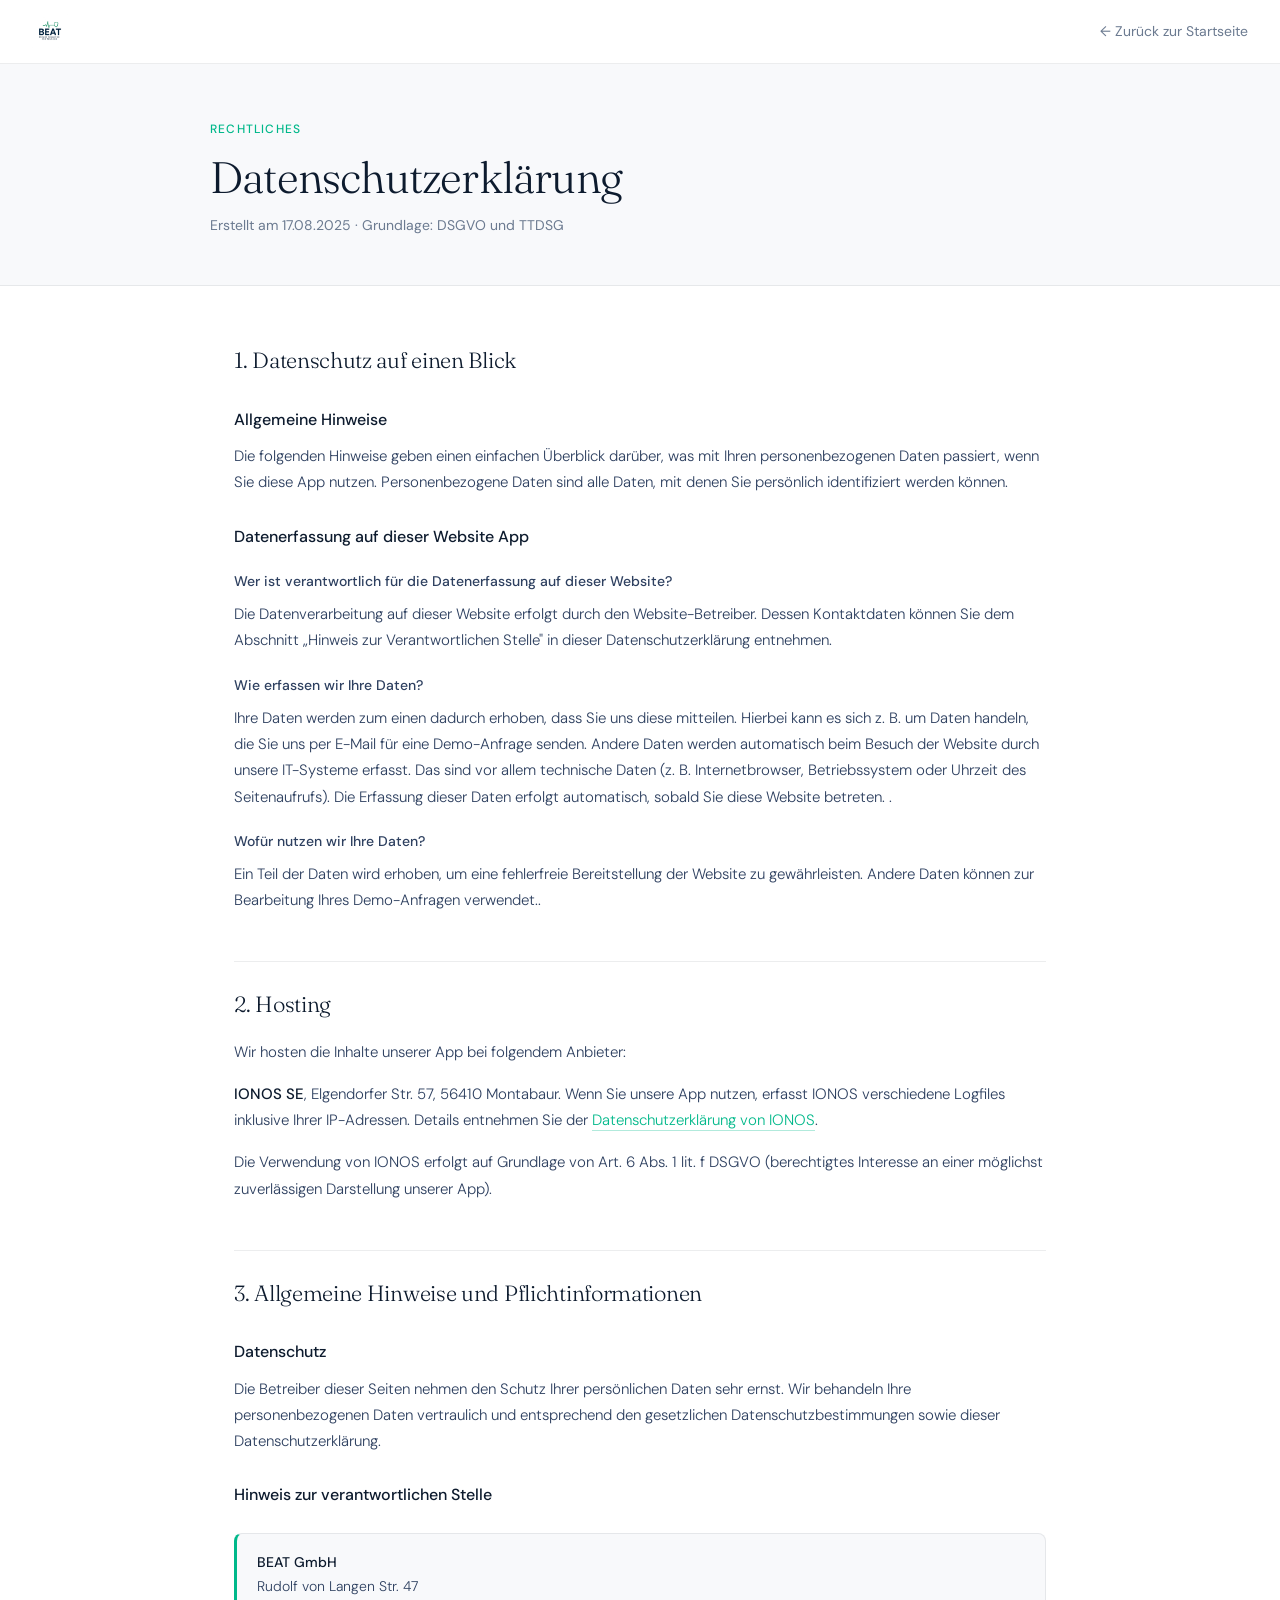
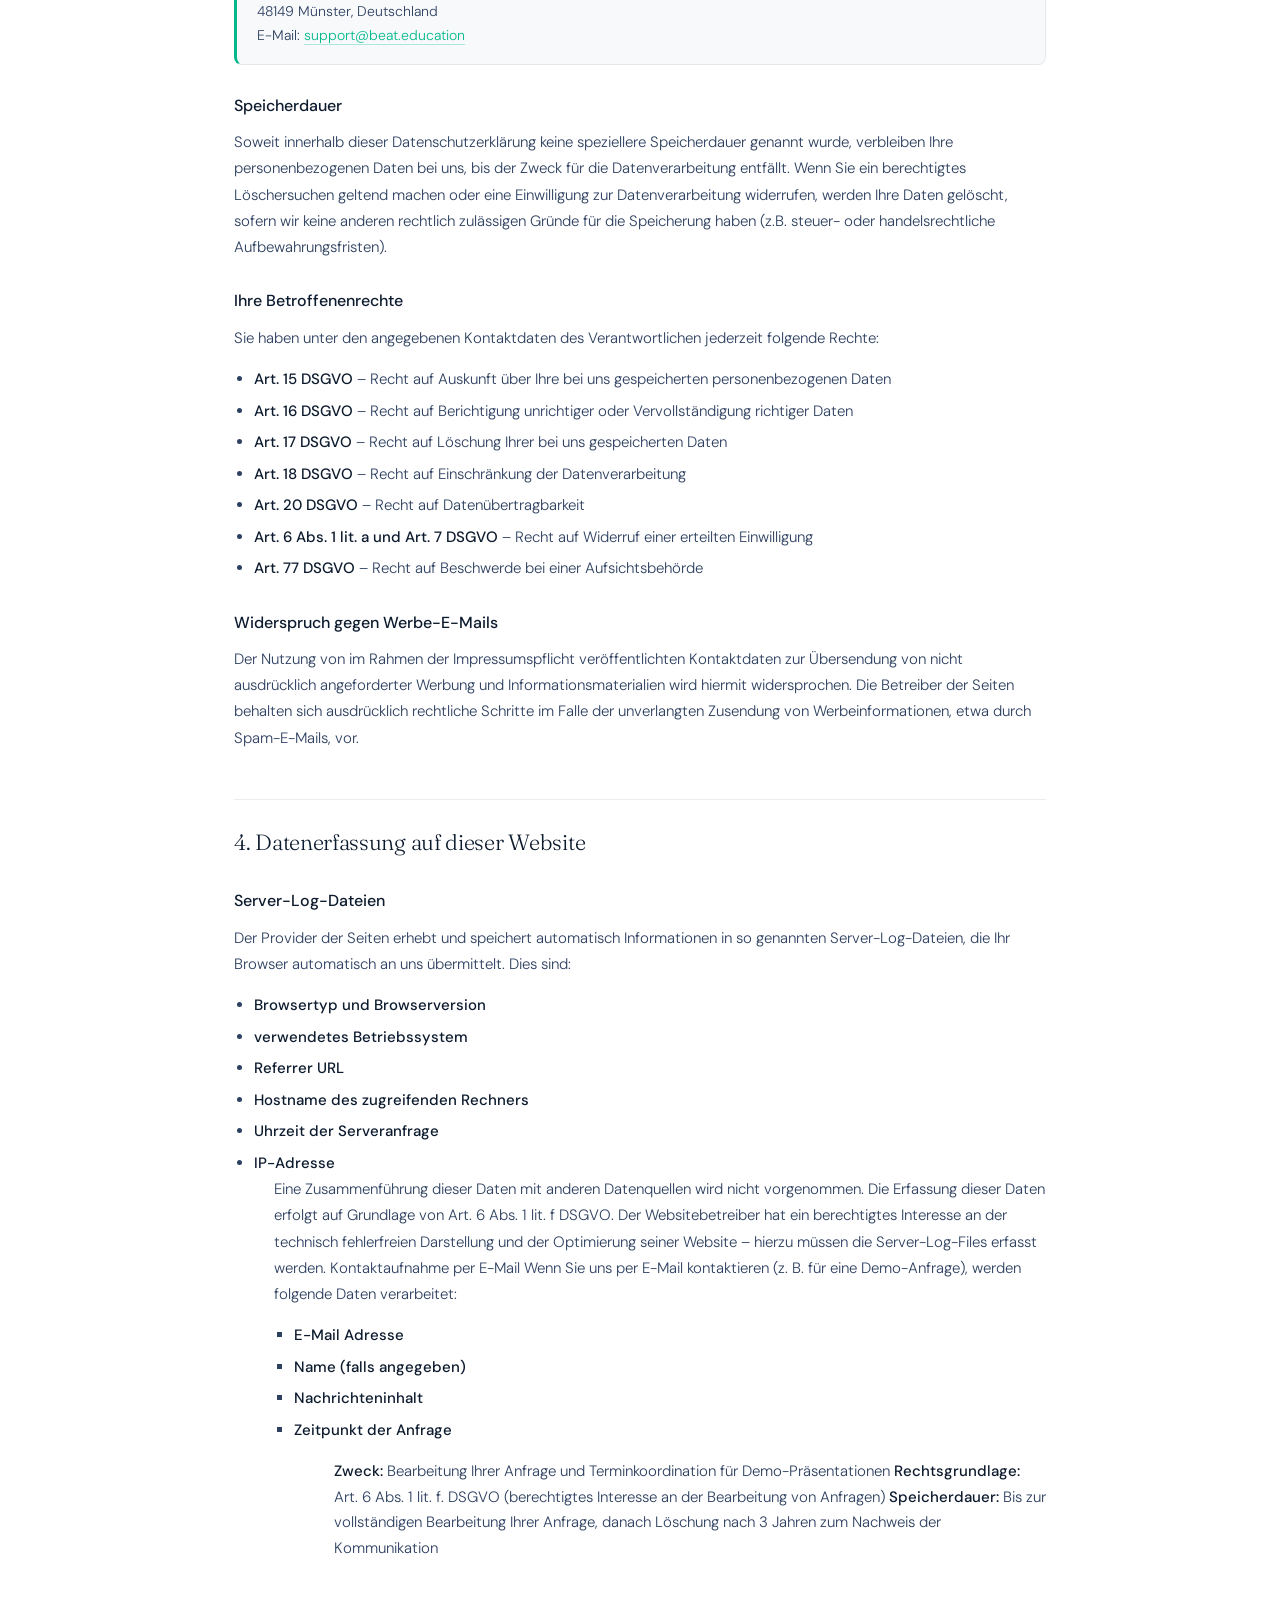
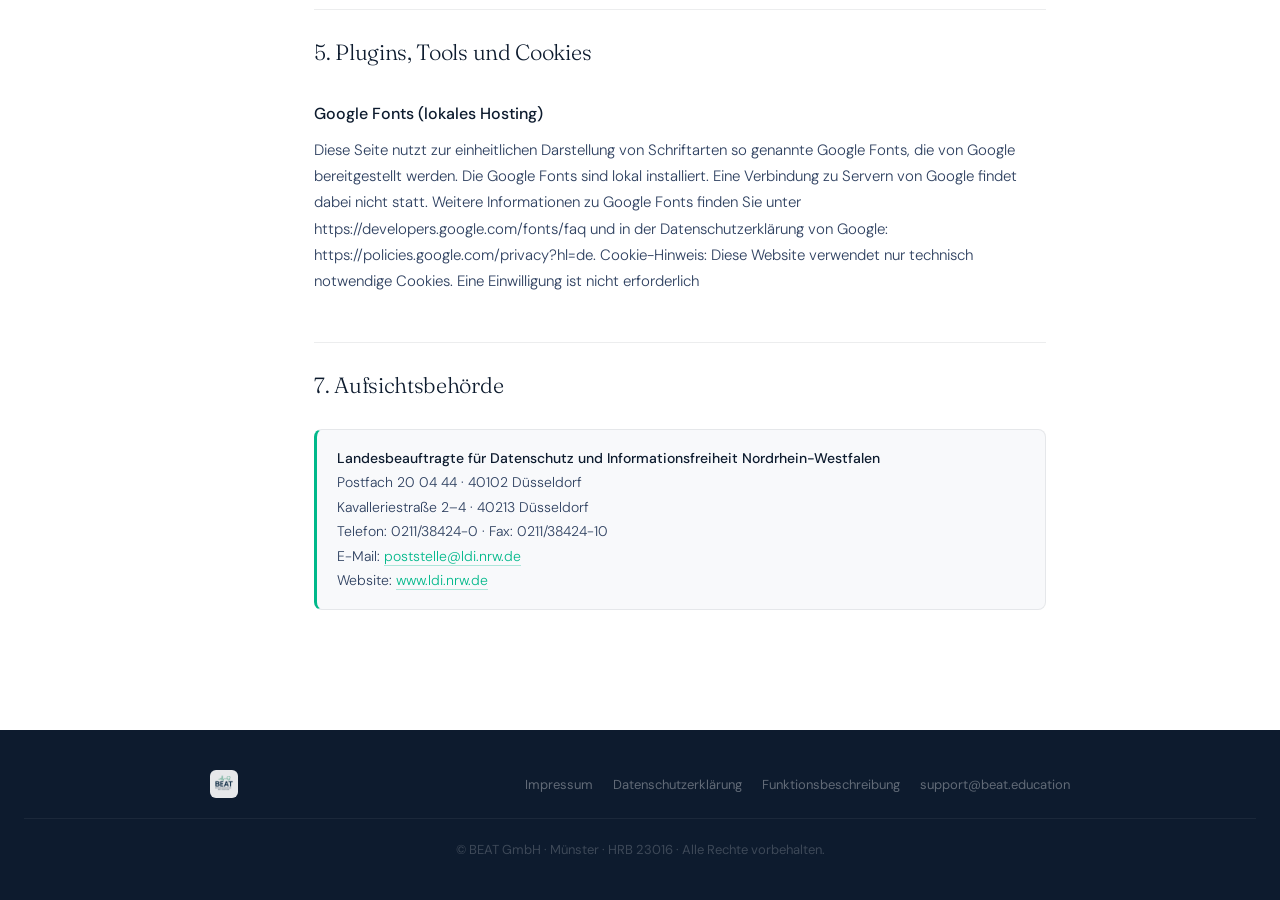
==== datenschutz.html @ 164f7e64 "Update datenschutz.html" ====
<!DOCTYPE html>
<html lang="de">
<head>
<meta charset="UTF-8">
<meta name="viewport" content="width=device-width, initial-scale=1.0">
<title>Datenschutzerklärung – BEAT</title>
<link rel="preconnect" href="https://fonts.googleapis.com">
<link rel="preconnect" href="https://fonts.gstatic.com" crossorigin>
<link href="https://fonts.googleapis.com/css2?family=Fraunces:ital,opsz,wght@0,9..144,300;0,9..144,400;1,9..144,300&family=DM+Sans:opsz,wght@9..40,300;9..40,400;9..40,500&display=swap" rel="stylesheet">
<link rel="stylesheet" href="shared.css">
</head>
<body>
<nav>
  <a href="index.html" class="nav-logo"><img src="[data-uri]" alt="BEAT" style="height:36px;width:auto;display:block;"></a>
  <a href="index.html" class="nav-back">← Zurück zur Startseite</a>
</nav>

<header class="page-header">
  <div class="page-header-inner">
    <div class="page-label">Rechtliches</div>
    <h1 class="page-title">Datenschutzerklärung</h1>
    <p class="page-meta">Erstellt am 17.08.2025 · Grundlage: DSGVO und TTDSG</p>
  </div>
</header>

<main class="content">

  <h2>1. Datenschutz auf einen Blick</h2>

  <h3>Allgemeine Hinweise</h3>
  <p>
    Die folgenden Hinweise geben einen einfachen Überblick darüber, was mit Ihren personenbezogenen Daten
    passiert, wenn Sie diese App nutzen. Personenbezogene Daten sind alle Daten, mit denen Sie persönlich
    identifiziert werden können.
  </p>

  <h3>Datenerfassung auf dieser Website App</h3>

  <h4>Wer ist verantwortlich für die Datenerfassung auf dieser Website?</h4>
  <p>
    Die Datenverarbeitung auf dieser Website erfolgt durch den Website-Betreiber. Dessen Kontaktdaten können Sie dem
    Abschnitt „Hinweis zur Verantwortlichen Stelle" in dieser Datenschutzerklärung entnehmen.
  </p>

  <h4>Wie erfassen wir Ihre Daten?</h4>
  <p>
    Ihre Daten werden zum einen dadurch erhoben, dass Sie uns diese mitteilen. Hierbei kann es sich z. B. um Daten handeln, die Sie uns per E-Mail für eine Demo-Anfrage senden.
Andere Daten werden automatisch beim Besuch der Website durch unsere IT-Systeme erfasst. Das sind vor allem technische Daten (z. B. Internetbrowser, Betriebssystem oder Uhrzeit des Seitenaufrufs). Die Erfassung dieser Daten erfolgt automatisch, sobald Sie diese Website betreten.
.
  </p>

  <h4>Wofür nutzen wir Ihre Daten?</h4>
  <p>
    Ein Teil der Daten wird erhoben, um eine fehlerfreie Bereitstellung der Website zu gewährleisten. Andere
    Daten können zur Bearbeitung Ihres Demo-Anfragen verwendet..
  </p>

  <h2>2. Hosting</h2>
  <p>
    Wir hosten die Inhalte unserer App bei folgendem Anbieter:
  </p>
  <p>
    <strong>IONOS SE</strong>, Elgendorfer Str. 57, 56410 Montabaur. Wenn Sie unsere App nutzen, erfasst
    IONOS verschiedene Logfiles inklusive Ihrer IP-Adressen. Details entnehmen Sie der
    <a href="https://www.ionos.de/terms-gtc/termsprivacy" target="_blank" rel="noopener">Datenschutzerklärung von IONOS</a>.
  </p>
  <p>
    Die Verwendung von IONOS erfolgt auf Grundlage von Art. 6 Abs. 1 lit. f DSGVO (berechtigtes Interesse
    an einer möglichst zuverlässigen Darstellung unserer App).
  </p>

  <h2>3. Allgemeine Hinweise und Pflichtinformationen</h2>

  <h3>Datenschutz</h3>
  <p>
    Die Betreiber dieser Seiten nehmen den Schutz Ihrer persönlichen Daten sehr ernst. Wir behandeln Ihre personenbezogenen Daten vertraulich und entsprechend den gesetzlichen Datenschutzbestimmungen sowie dieser Datenschutzerklärung.
  </p>

  <h3>Hinweis zur verantwortlichen Stelle</h3>
  <div class="info-box">
    <p>
      <strong>BEAT GmbH</strong><br>
      Rudolf von Langen Str. 47<br>
      48149 Münster, Deutschland<br>
      E-Mail: <a href="mailto:support@beat.education">support@beat.education</a>
    </p>
  </div>

  <h3>Speicherdauer</h3>
  <p>
    Soweit innerhalb dieser Datenschutzerklärung keine speziellere Speicherdauer genannt wurde, verbleiben
    Ihre personenbezogenen Daten bei uns, bis der Zweck für die Datenverarbeitung entfällt. Wenn Sie ein
    berechtigtes Löschersuchen geltend machen oder eine Einwilligung zur Datenverarbeitung widerrufen,
    werden Ihre Daten gelöscht, sofern wir keine anderen rechtlich zulässigen Gründe für die Speicherung
    haben (z.B. steuer- oder handelsrechtliche Aufbewahrungsfristen).
  </p>
  <p>


  <h3>Ihre Betroffenenrechte</h3>
  <p>Sie haben unter den angegebenen Kontaktdaten des Verantwortlichen jederzeit folgende Rechte:</p>
  <ul>
    <li><strong>Art. 15 DSGVO</strong> – Recht auf Auskunft über Ihre bei uns gespeicherten personenbezogenen Daten</li>
    <li><strong>Art. 16 DSGVO</strong> – Recht auf Berichtigung unrichtiger oder Vervollständigung richtiger Daten</li>
    <li><strong>Art. 17 DSGVO</strong> – Recht auf Löschung Ihrer bei uns gespeicherten Daten</li>
    <li><strong>Art. 18 DSGVO</strong> – Recht auf Einschränkung der Datenverarbeitung</li>
    <li><strong>Art. 20 DSGVO</strong> – Recht auf Datenübertragbarkeit</li>
    <li><strong>Art. 6 Abs. 1 lit. a und Art. 7 DSGVO</strong> – Recht auf Widerruf einer erteilten Einwilligung</li>
    <li><strong>Art. 77 DSGVO</strong> – Recht auf Beschwerde bei einer Aufsichtsbehörde</li>
  </ul>

  <h3>Widerspruch gegen Werbe-E-Mails</h3>
  <p>
    Der Nutzung von im Rahmen der Impressumspflicht veröffentlichten Kontaktdaten zur Übersendung von nicht ausdrücklich angeforderter Werbung und Informationsmaterialien wird hiermit widersprochen. Die Betreiber der Seiten behalten sich ausdrücklich rechtliche Schritte im Falle der unverlangten Zusendung von Werbeinformationen, etwa durch Spam-E-Mails, vor.
  </p>

  <h2>4. Datenerfassung auf dieser Website</h2>

  <h3>Server-Log-Dateien</h3>
  <p>Der Provider der Seiten erhebt und speichert automatisch Informationen in so genannten Server-Log-Dateien, die Ihr Browser automatisch an uns übermittelt. Dies sind:</p>
    <ul>
 <li><strong>Browsertyp und Browserversion</strong>

    <li><strong>verwendetes Betriebssystem</strong>

    <li><strong>Referrer URL</strong>

    <li><strong>Hostname des zugreifenden Rechners</strong>

    <li><strong>Uhrzeit der Serveranfrage</strong>

    <li><strong>IP-Adresse</strong>
       <ul>


  <p>Eine Zusammenführung dieser Daten mit anderen Datenquellen wird nicht vorgenommen. Die Erfassung dieser Daten erfolgt auf Grundlage von Art. 6 Abs. 1 lit. f DSGVO. Der Websitebetreiber hat ein berechtigtes Interesse an der technisch fehlerfreien Darstellung und der Optimierung seiner Website – hierzu müssen die Server-Log-Files erfasst werden.
Kontaktaufnahme per E-Mail
Wenn Sie uns per E-Mail kontaktieren (z. B. für eine Demo-Anfrage), werden folgende Daten verarbeitet:<p>
 <ul>
    <li><strong>E-Mail Adresse</strong>

    <li><strong>Name (falls angegeben)</strong>

    <li><strong>Nachrichteninhalt</strong>

    <li><strong>Zeitpunkt der Anfrage</strong>
       <ul>
  </p>
  <ul>
<strong>Zweck:</strong> Bearbeitung Ihrer Anfrage und Terminkoordination für Demo-Präsentationen
  <strong>Rechtsgrundlage:</strong> Art. 6 Abs. 1 lit. f. DSGVO (berechtigtes Interesse an der Bearbeitung von Anfragen)
    <strong>Speicherdauer:</strong> Bis zur vollständigen Bearbeitung Ihrer Anfrage, danach Löschung nach 3 Jahren zum Nachweis der Kommunikation
  </ul>

  <h2>5. Plugins, Tools und Cookies</h2>

  <h3>Google Fonts (lokales Hosting)</h3>
  <p>
    Diese Seite nutzt zur einheitlichen Darstellung von Schriftarten so genannte Google Fonts, die von Google bereitgestellt werden. Die Google Fonts sind lokal installiert. Eine Verbindung zu Servern von Google findet dabei nicht statt.
Weitere Informationen zu Google Fonts finden Sie unter https://developers.google.com/fonts/faq und in der Datenschutzerklärung von Google: https://policies.google.com/privacy?hl=de.
    
    Cookie-Hinweis: Diese Website verwendet nur technisch notwendige Cookies. Eine Einwilligung ist nicht erforderlich

  </p>

  <h2>7. Aufsichtsbehörde</h2>
  <div class="info-box">
    <p>
      <strong>Landesbeauftragte für Datenschutz und Informationsfreiheit Nordrhein-Westfalen</strong><br>
      Postfach 20 04 44 · 40102 Düsseldorf<br>
      Kavalleriestraße 2–4 · 40213 Düsseldorf<br>
      Telefon: 0211/38424-0 · Fax: 0211/38424-10<br>
      E-Mail: <a href="mailto:poststelle@ldi.nrw.de">poststelle@ldi.nrw.de</a><br>
      Website: <a href="https://www.ldi.nrw.de" target="_blank" rel="noopener">www.ldi.nrw.de</a>
    </p>
  </div>

</main>

<footer>
  <div class="footer-inner">
    <a href="index.html" class="footer-logo"><img src="[data-uri]" alt="BEAT" style="height:28px;width:auto;border-radius:6px;opacity:0.9;"></a>
    <ul class="footer-links">
      <li><a href="impressum.html">Impressum</a></li>
      <li><a href="datenschutz.html">Datenschutzerklärung</a></li>
      <li><a href="funktionsbeschreibung.html">Funktionsbeschreibung</a></li>
      <li><a href="mailto:support@beat.education">support@beat.education</a></li>
    </ul>
  </div>
  <p class="footer-copy">© BEAT GmbH · Münster · HRB 23016 · Alle Rechte vorbehalten.</p>
</footer>
</body>
</html>
---- shared.css ----
/* shared.css - BEAT Design System */
*, *::before, *::after { box-sizing: border-box; margin: 0; padding: 0; }
:root {
  --navy: #0d1b2e; --navy-mid: #1a2d48; --teal: #00b88a; --teal-light: #00d4a0;
  --teal-dim: rgba(0,184,138,0.12); --white: #ffffff; --off-white: #f8f9fb;
  --gray-light: #f0f2f6; --gray-mid: #c8cfd9; --gray-text: #6b7a90;
  --text-dark: #0d1b2e; --text-mid: #2e4060; --border: rgba(13,27,46,0.08);
  --border-mid: rgba(13,27,46,0.14); --radius-sm: 8px; --radius-md: 14px;
  --radius-lg: 20px; --font-display: 'Fraunces', Georgia, serif;
  --font-body: 'DM Sans', system-ui, sans-serif; --max-w: 860px;
}
html { scroll-behavior: smooth; }
body { font-family: var(--font-body); color: var(--text-dark); background: var(--white); line-height: 1.65; font-size: 16px; -webkit-font-smoothing: antialiased; }
nav { position: fixed; top: 0; left: 0; right: 0; z-index: 100; background: rgba(255,255,255,0.92); backdrop-filter: blur(12px); border-bottom: 1px solid var(--border); padding: 0 32px; height: 64px; display: flex; align-items: center; justify-content: space-between; }
.nav-logo { font-family: var(--font-display); font-size: 22px; font-weight: 500; color: var(--navy); letter-spacing: -0.5px; text-decoration: none; display: flex; align-items: center; gap: 10px; }
.nav-logo-dot { width: 8px; height: 8px; border-radius: 50%; background: var(--teal); display: inline-block; }
.nav-back { font-size: 14px; color: var(--gray-text); text-decoration: none; display: flex; align-items: center; gap: 6px; transition: color 0.2s; }
.nav-back:hover { color: var(--navy); }
.page-header { padding: 120px 24px 48px; background: var(--off-white); border-bottom: 1px solid var(--border); }
.page-header-inner { max-width: var(--max-w); margin: 0 auto; }
.page-label { font-size: 12px; font-weight: 500; letter-spacing: 0.1em; text-transform: uppercase; color: var(--teal); margin-bottom: 12px; }
.page-title { font-family: var(--font-display); font-size: clamp(28px, 4vw, 44px); font-weight: 300; color: var(--navy); letter-spacing: -0.8px; line-height: 1.15; }
.page-meta { font-size: 14px; color: var(--gray-text); margin-top: 12px; }
.content { max-width: var(--max-w); margin: 0 auto; padding: 56px 24px 96px; }
.content h2 { font-family: var(--font-display); font-size: 22px; font-weight: 300; color: var(--navy); margin: 48px 0 16px; letter-spacing: -0.3px; padding-top: 24px; border-top: 1px solid var(--border); }
.content h2:first-child { border-top: none; margin-top: 0; padding-top: 0; }
.content h3 { font-size: 16px; font-weight: 500; color: var(--navy); margin: 28px 0 10px; }
.content h4 { font-size: 14px; font-weight: 500; color: var(--text-mid); margin: 20px 0 8px; }
.content p { font-size: 15px; color: var(--text-mid); line-height: 1.75; margin-bottom: 16px; font-weight: 300; }
.content ul, .content ol { padding-left: 20px; margin-bottom: 16px; }
.content li { font-size: 15px; color: var(--text-mid); line-height: 1.7; margin-bottom: 6px; font-weight: 300; }
.content a { color: var(--teal); text-decoration: none; border-bottom: 1px solid rgba(0,184,138,0.3); transition: border-color 0.2s; }
.content a:hover { border-color: var(--teal); }
.content strong { font-weight: 500; color: var(--text-dark); }
.info-box { background: var(--off-white); border: 1px solid var(--border); border-left: 3px solid var(--teal); border-radius: var(--radius-sm); padding: 16px 20px; margin: 24px 0; }
.info-box p { margin: 0; font-size: 14px; }
footer { background: var(--navy); padding: 40px 24px; }
.footer-inner { max-width: var(--max-w); margin: 0 auto; display: flex; align-items: center; justify-content: space-between; flex-wrap: wrap; gap: 16px; }
.footer-logo { font-family: var(--font-display); font-size: 18px; font-weight: 300; color: rgba(255,255,255,0.9); text-decoration: none; display: flex; align-items: center; gap: 8px; }
.footer-logo-dot { width: 7px; height: 7px; border-radius: 50%; background: var(--teal); }
.footer-links { display: flex; gap: 20px; list-style: none; flex-wrap: wrap; }
.footer-links a { font-size: 13px; color: rgba(255,255,255,0.35); text-decoration: none; transition: color 0.2s; }
.footer-links a:hover { color: rgba(255,255,255,0.7); }
.footer-copy { font-size: 13px; color: rgba(255,255,255,0.2); width: 100%; text-align: center; margin-top: 20px; padding-top: 20px; border-top: 1px solid rgba(255,255,255,0.06); }
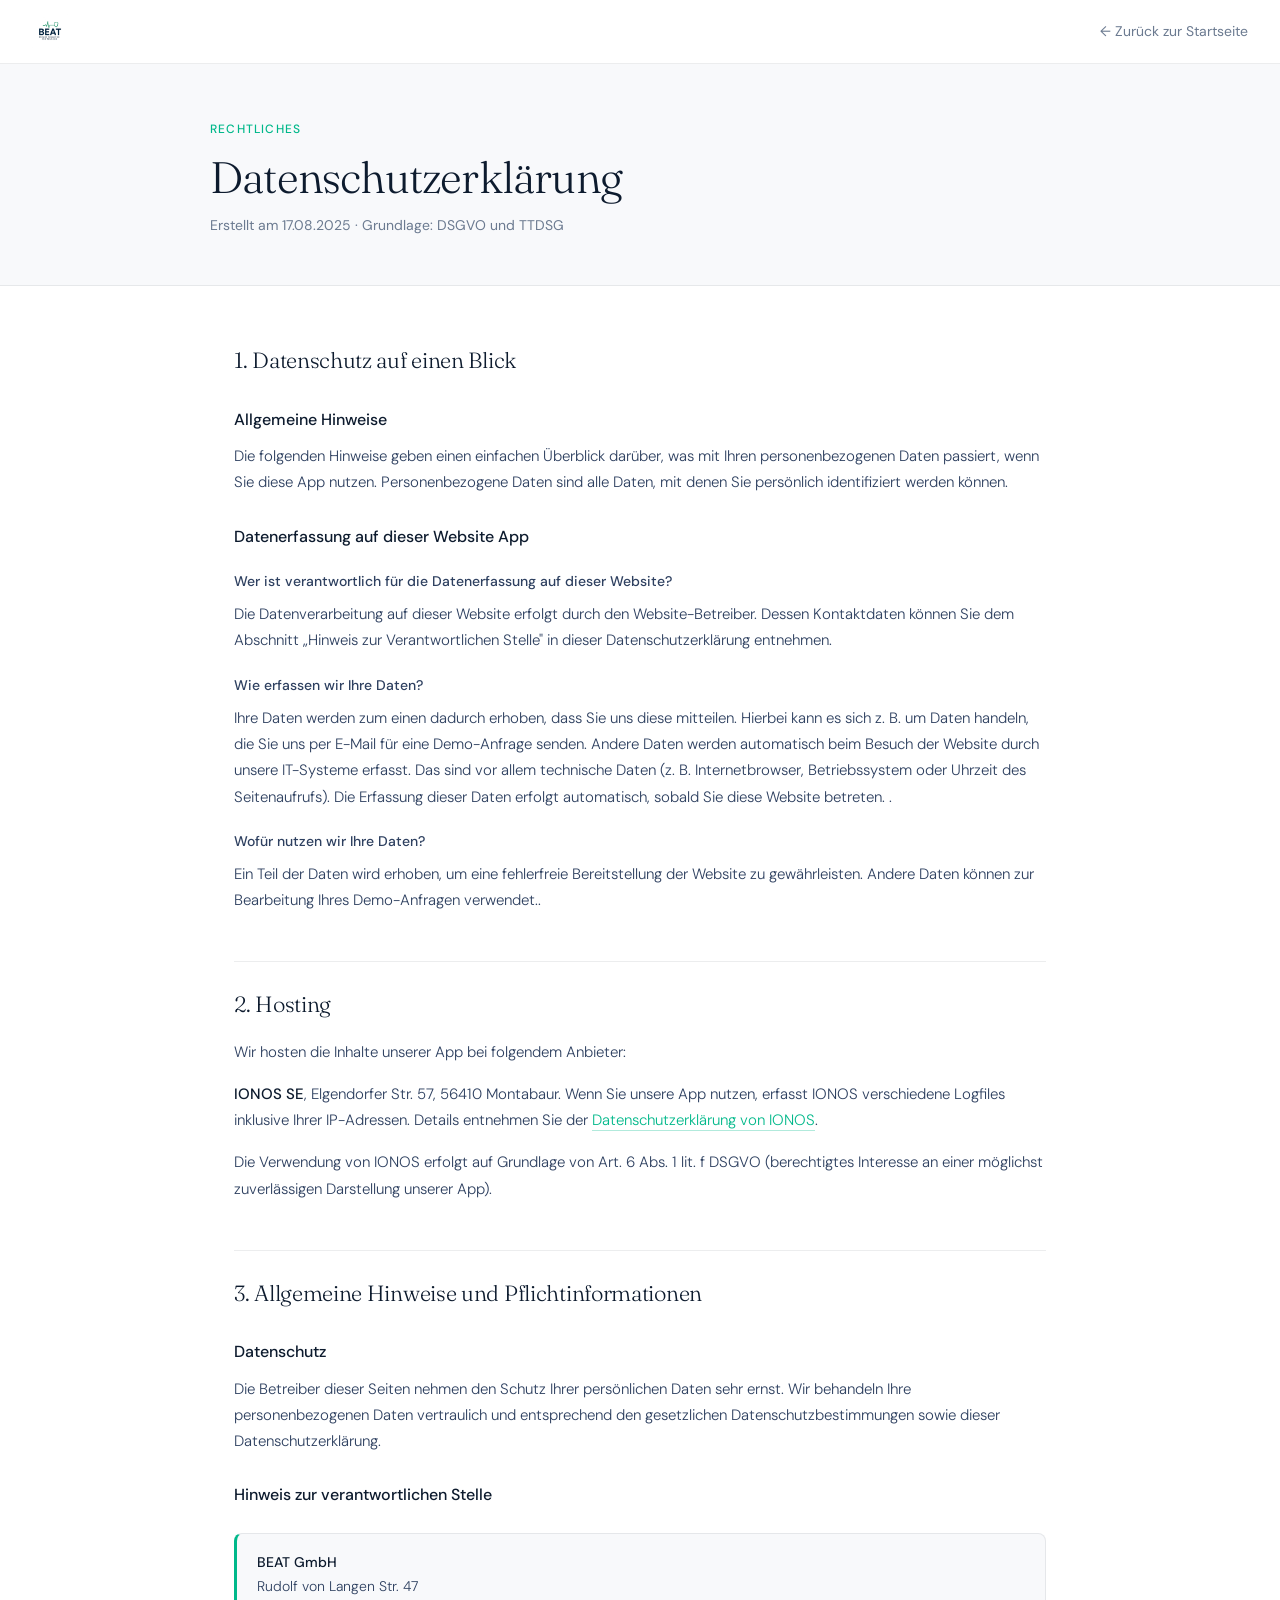
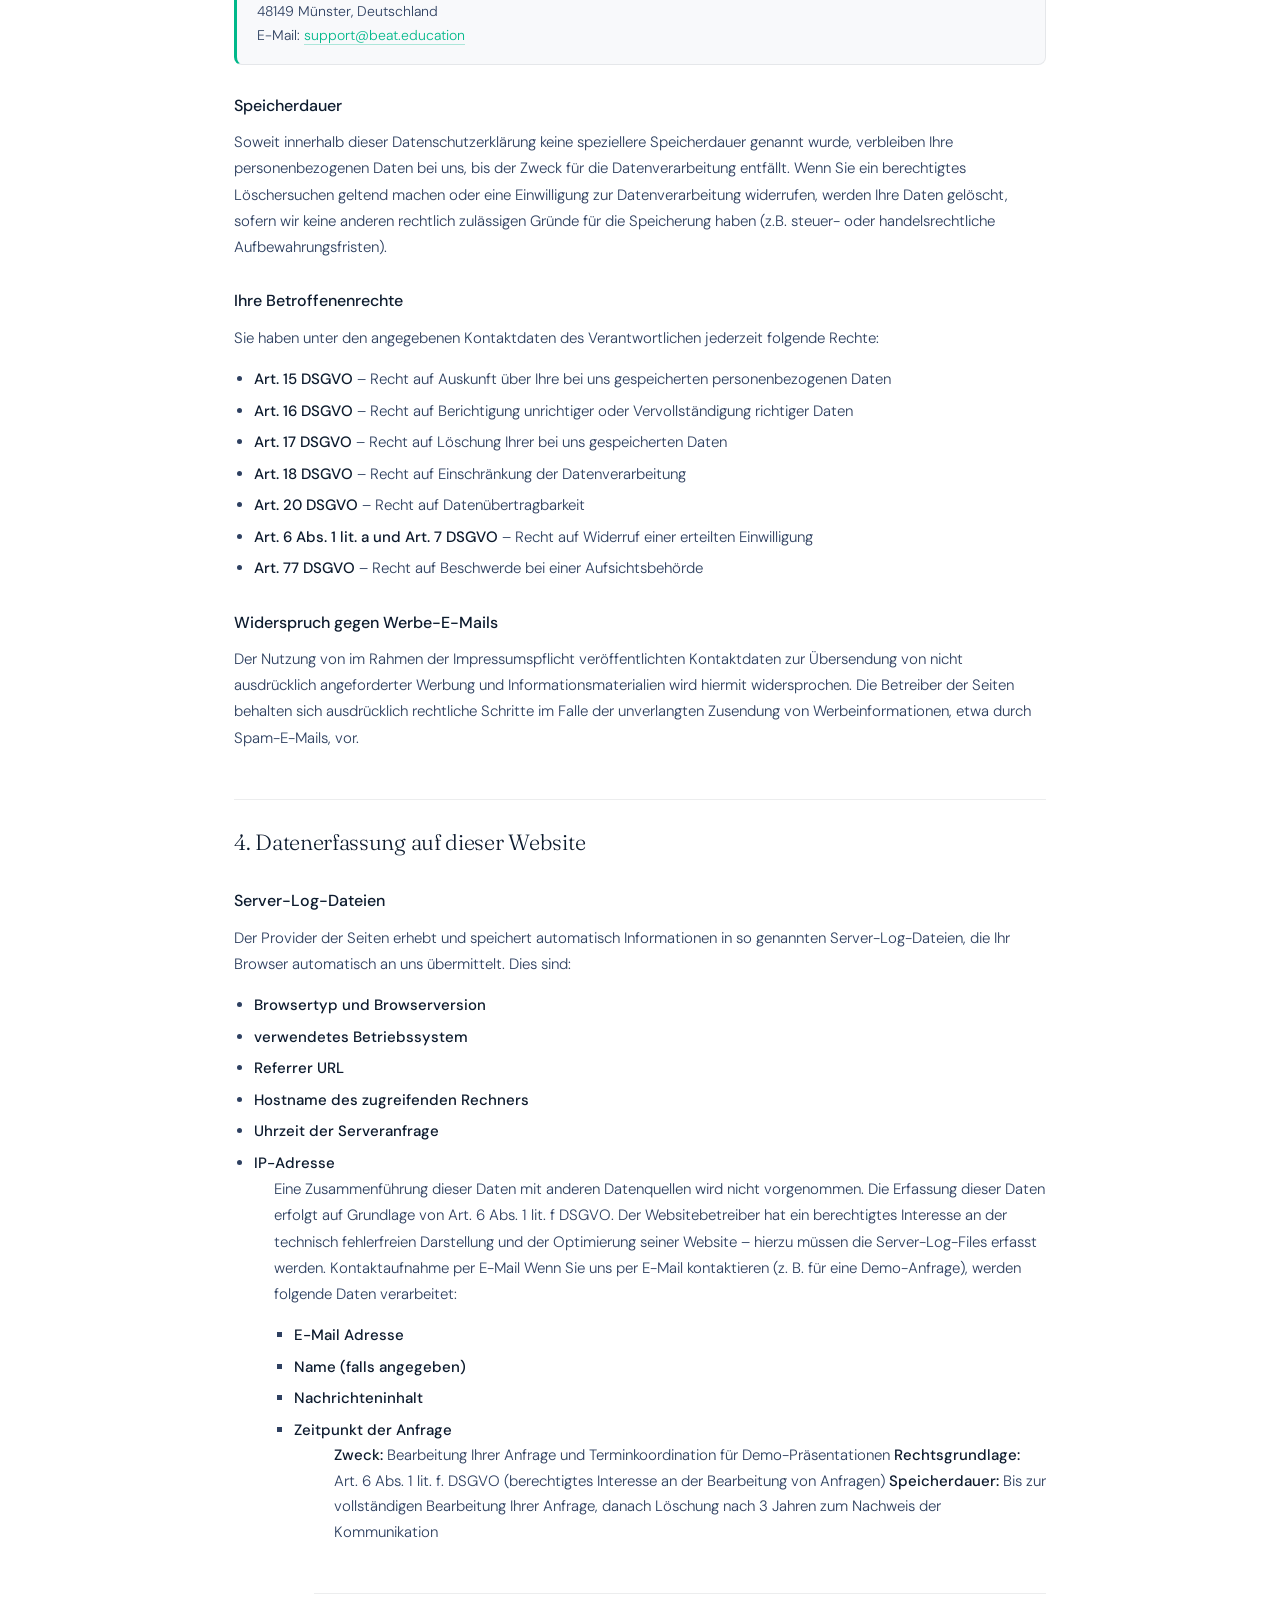
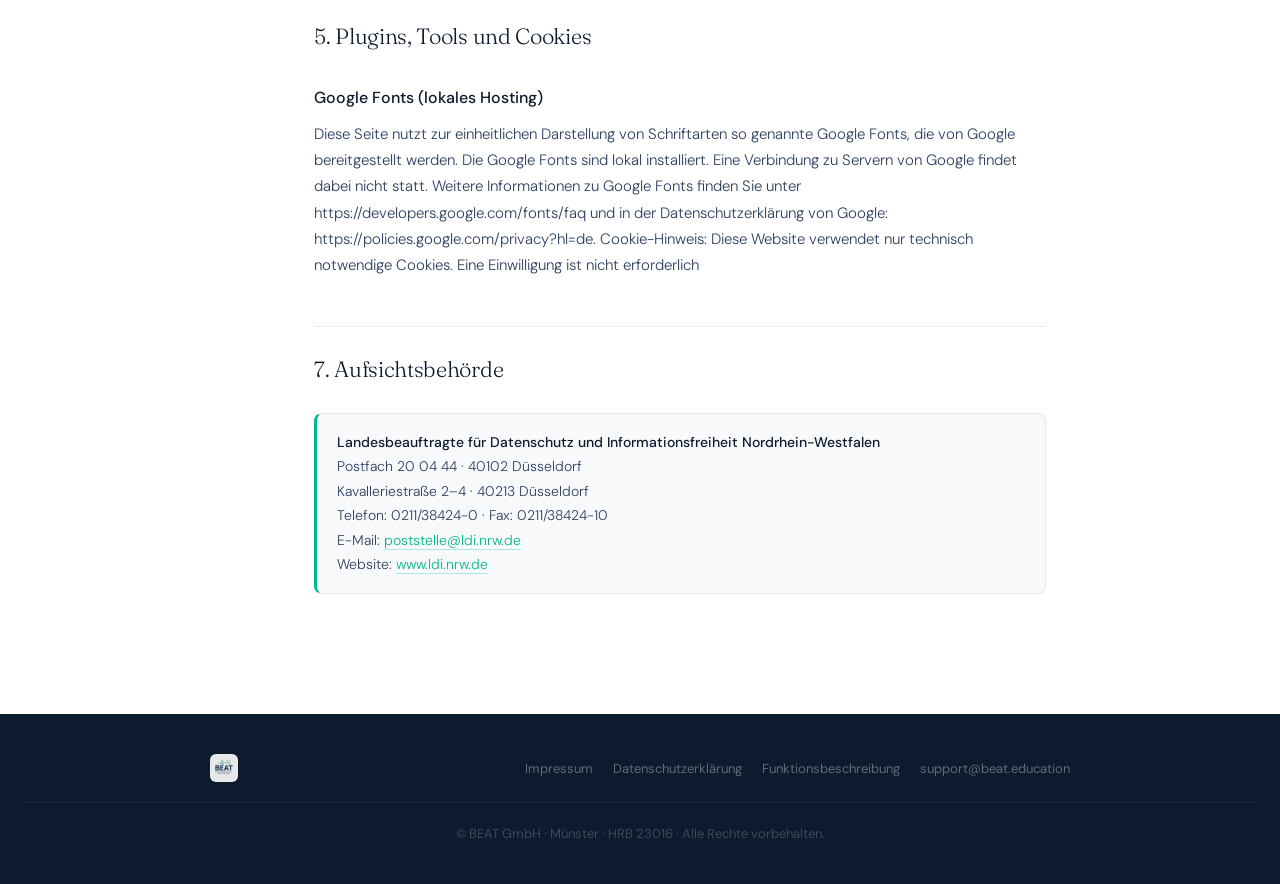
==== commit 63518b9c: "Update datenschutz.html" ====
--- a/datenschutz.html
+++ b/datenschutz.html
@@ -135,7 +135,7 @@
 
   <p>Eine Zusammenführung dieser Daten mit anderen Datenquellen wird nicht vorgenommen. Die Erfassung dieser Daten erfolgt auf Grundlage von Art. 6 Abs. 1 lit. f DSGVO. Der Websitebetreiber hat ein berechtigtes Interesse an der technisch fehlerfreien Darstellung und der Optimierung seiner Website – hierzu müssen die Server-Log-Files erfasst werden.
 Kontaktaufnahme per E-Mail
-Wenn Sie uns per E-Mail kontaktieren (z. B. für eine Demo-Anfrage), werden folgende Daten verarbeitet:<p>
+Wenn Sie uns per E-Mail kontaktieren (z. B. für eine Demo-Anfrage), werden folgende Daten verarbeitet:</p>
  <ul>
     <li><strong>E-Mail Adresse</strong>
 
@@ -145,7 +145,7 @@
 
     <li><strong>Zeitpunkt der Anfrage</strong>
        <ul>
-  </p>
+  
   <ul>
 <strong>Zweck:</strong> Bearbeitung Ihrer Anfrage und Terminkoordination für Demo-Präsentationen
   <strong>Rechtsgrundlage:</strong> Art. 6 Abs. 1 lit. f. DSGVO (berechtigtes Interesse an der Bearbeitung von Anfragen)
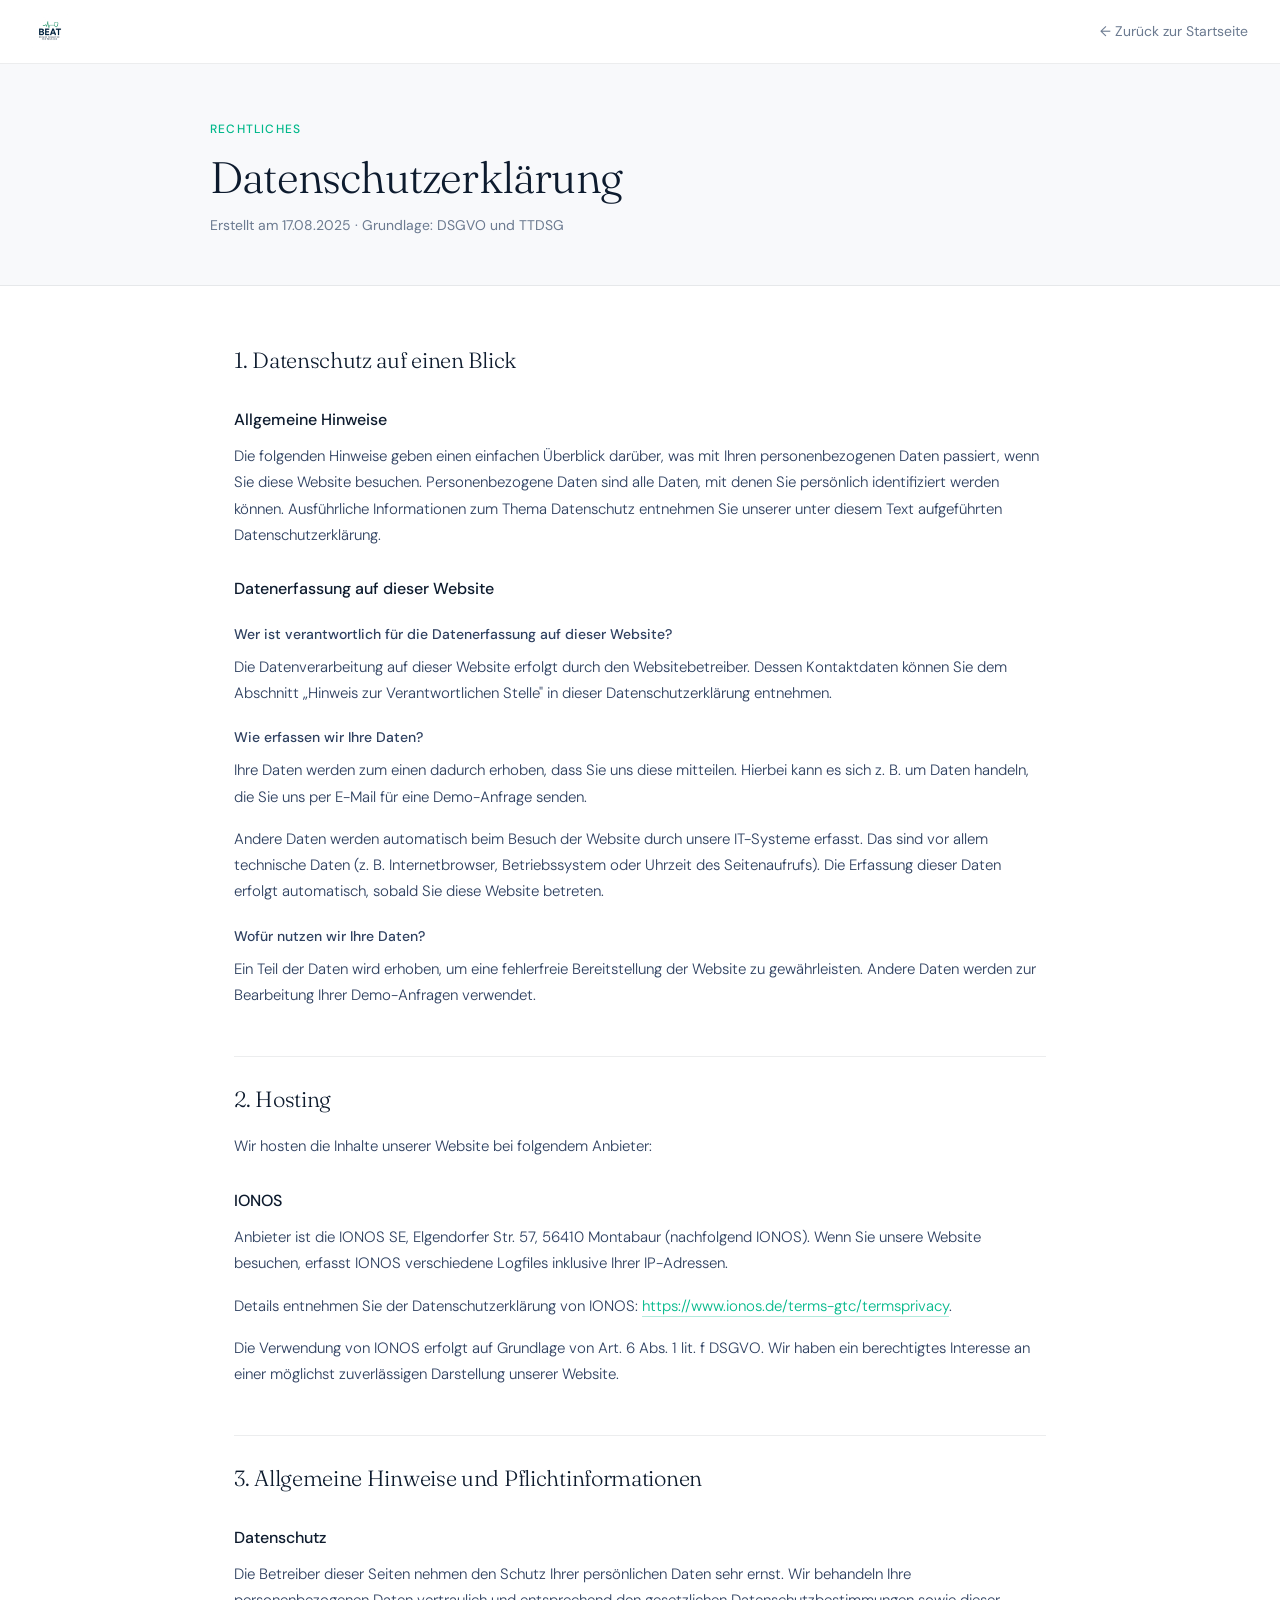
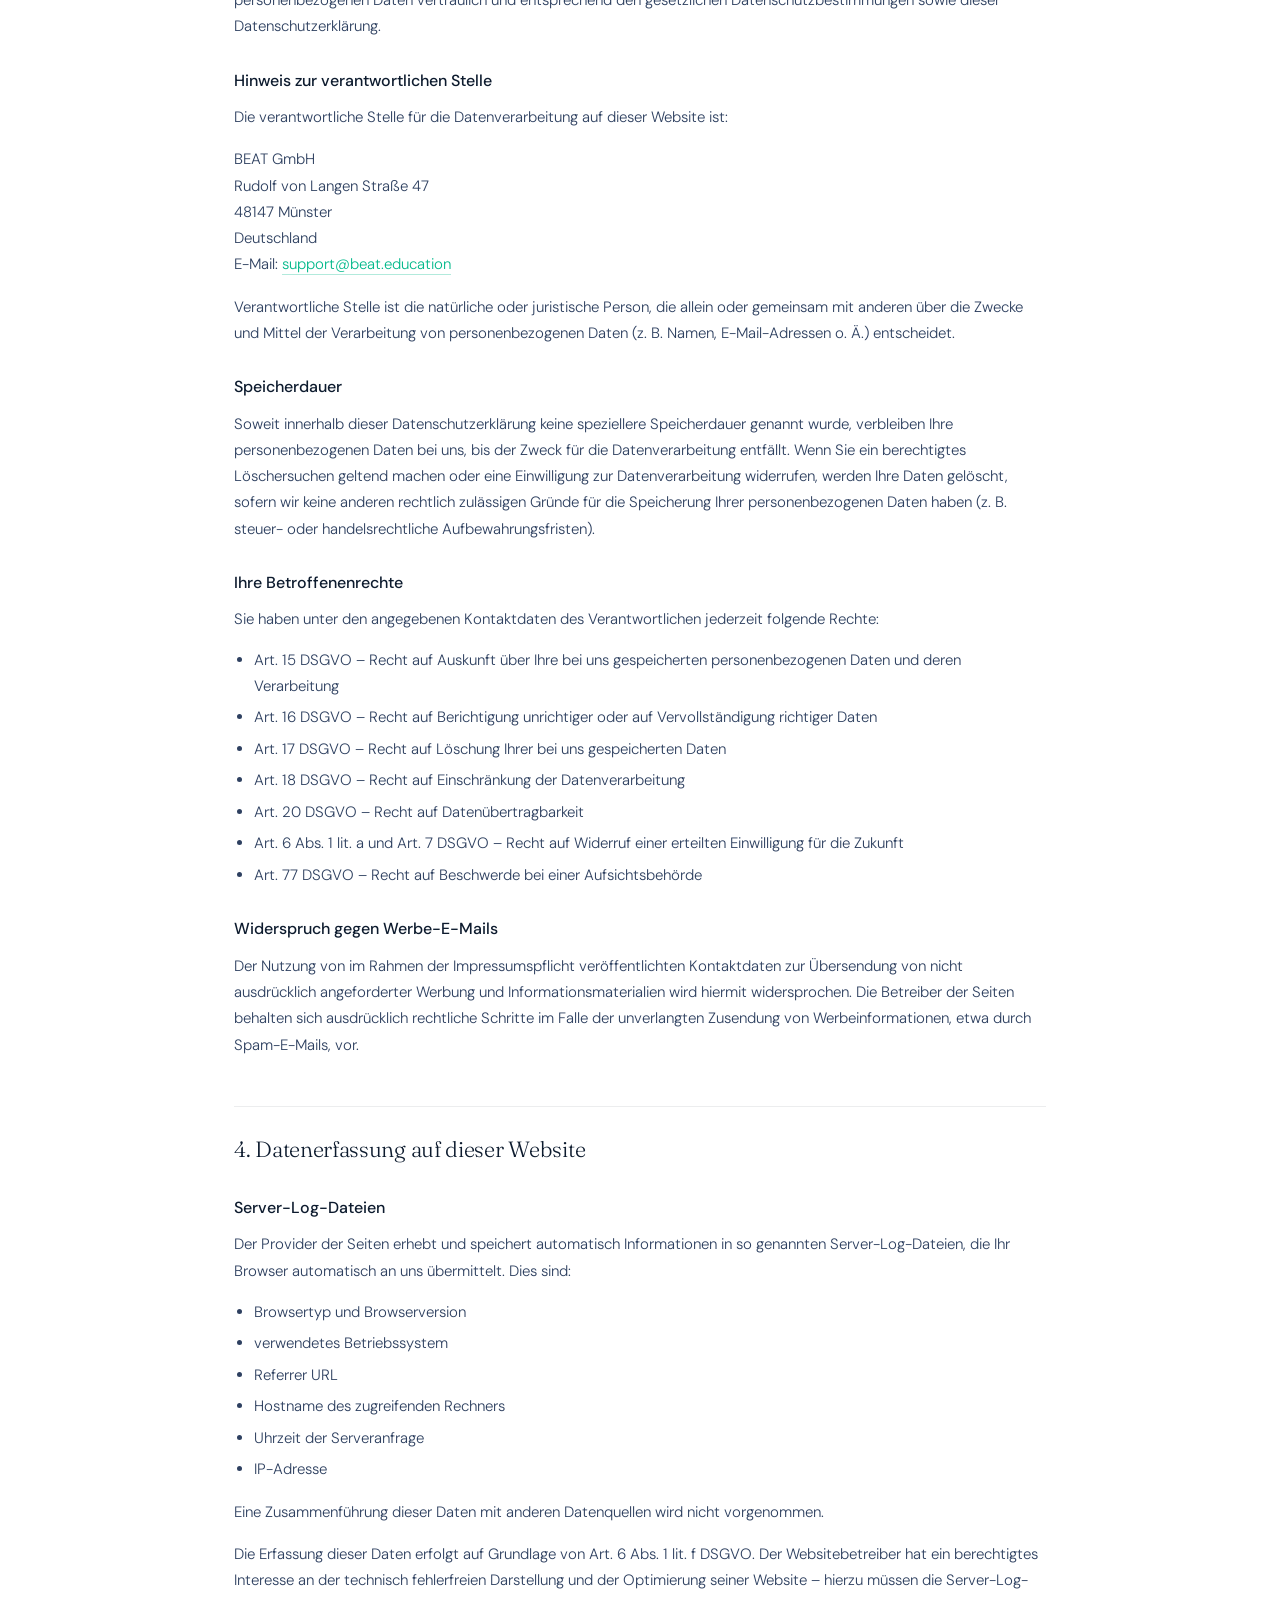
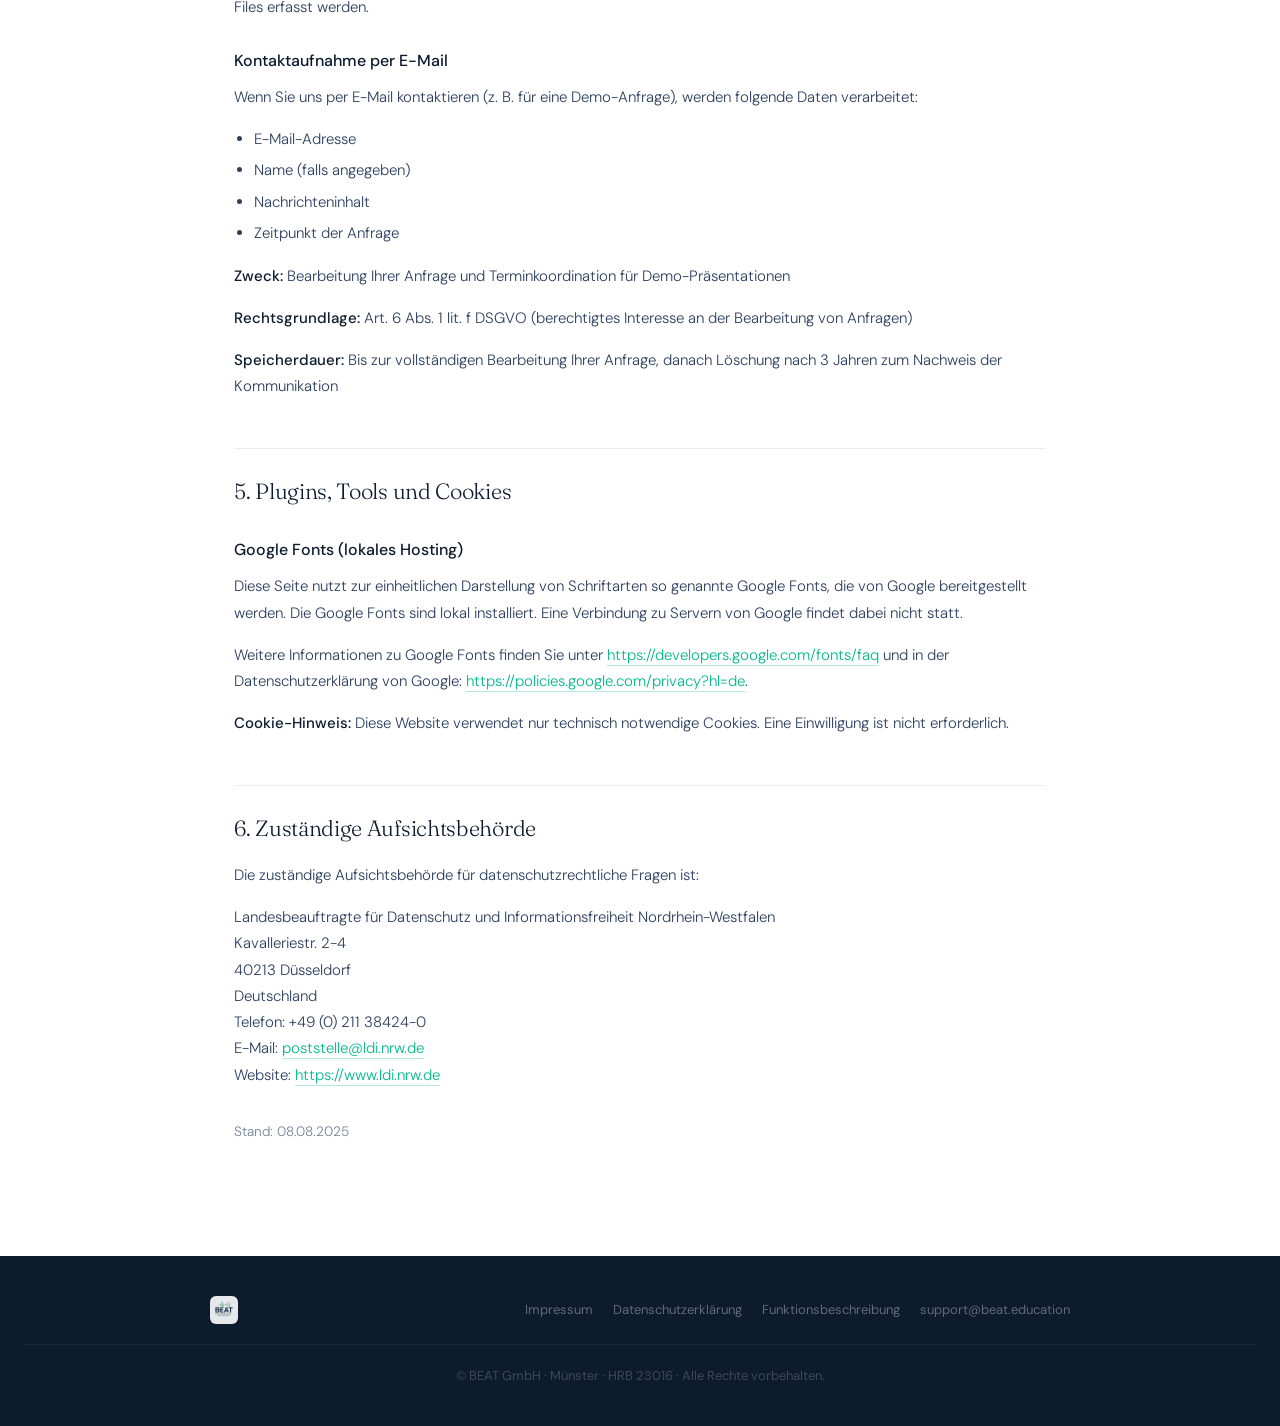
==== commit 5aa00aa9: "Add files via upload" ====
--- a/datenschutz.html
+++ b/datenschutz.html
@@ -30,61 +30,76 @@
   <h3>Allgemeine Hinweise</h3>
   <p>
     Die folgenden Hinweise geben einen einfachen Überblick darüber, was mit Ihren personenbezogenen Daten
-    passiert, wenn Sie diese App nutzen. Personenbezogene Daten sind alle Daten, mit denen Sie persönlich
-    identifiziert werden können.
-  </p>
-
-  <h3>Datenerfassung auf dieser Website App</h3>
+    passiert, wenn Sie diese Website besuchen. Personenbezogene Daten sind alle Daten, mit denen Sie
+    persönlich identifiziert werden können. Ausführliche Informationen zum Thema Datenschutz entnehmen Sie
+    unserer unter diesem Text aufgeführten Datenschutzerklärung.
+  </p>
+
+  <h3>Datenerfassung auf dieser Website</h3>
 
   <h4>Wer ist verantwortlich für die Datenerfassung auf dieser Website?</h4>
   <p>
-    Die Datenverarbeitung auf dieser Website erfolgt durch den Website-Betreiber. Dessen Kontaktdaten können Sie dem
-    Abschnitt „Hinweis zur Verantwortlichen Stelle" in dieser Datenschutzerklärung entnehmen.
+    Die Datenverarbeitung auf dieser Website erfolgt durch den Websitebetreiber. Dessen Kontaktdaten können
+    Sie dem Abschnitt „Hinweis zur Verantwortlichen Stelle" in dieser Datenschutzerklärung entnehmen.
   </p>
 
   <h4>Wie erfassen wir Ihre Daten?</h4>
   <p>
-    Ihre Daten werden zum einen dadurch erhoben, dass Sie uns diese mitteilen. Hierbei kann es sich z. B. um Daten handeln, die Sie uns per E-Mail für eine Demo-Anfrage senden.
-Andere Daten werden automatisch beim Besuch der Website durch unsere IT-Systeme erfasst. Das sind vor allem technische Daten (z. B. Internetbrowser, Betriebssystem oder Uhrzeit des Seitenaufrufs). Die Erfassung dieser Daten erfolgt automatisch, sobald Sie diese Website betreten.
-.
+    Ihre Daten werden zum einen dadurch erhoben, dass Sie uns diese mitteilen. Hierbei kann es sich z. B.
+    um Daten handeln, die Sie uns per E-Mail für eine Demo-Anfrage senden.
+  </p>
+  <p>
+    Andere Daten werden automatisch beim Besuch der Website durch unsere IT-Systeme erfasst. Das sind vor
+    allem technische Daten (z. B. Internetbrowser, Betriebssystem oder Uhrzeit des Seitenaufrufs). Die
+    Erfassung dieser Daten erfolgt automatisch, sobald Sie diese Website betreten.
   </p>
 
   <h4>Wofür nutzen wir Ihre Daten?</h4>
   <p>
-    Ein Teil der Daten wird erhoben, um eine fehlerfreie Bereitstellung der Website zu gewährleisten. Andere
-    Daten können zur Bearbeitung Ihres Demo-Anfragen verwendet..
+    Ein Teil der Daten wird erhoben, um eine fehlerfreie Bereitstellung der Website zu gewährleisten.
+    Andere Daten werden zur Bearbeitung Ihrer Demo-Anfragen verwendet.
   </p>
 
   <h2>2. Hosting</h2>
-  <p>
-    Wir hosten die Inhalte unserer App bei folgendem Anbieter:
-  </p>
-  <p>
-    <strong>IONOS SE</strong>, Elgendorfer Str. 57, 56410 Montabaur. Wenn Sie unsere App nutzen, erfasst
-    IONOS verschiedene Logfiles inklusive Ihrer IP-Adressen. Details entnehmen Sie der
-    <a href="https://www.ionos.de/terms-gtc/termsprivacy" target="_blank" rel="noopener">Datenschutzerklärung von IONOS</a>.
-  </p>
-  <p>
-    Die Verwendung von IONOS erfolgt auf Grundlage von Art. 6 Abs. 1 lit. f DSGVO (berechtigtes Interesse
-    an einer möglichst zuverlässigen Darstellung unserer App).
+  <p>Wir hosten die Inhalte unserer Website bei folgendem Anbieter:</p>
+
+  <h3>IONOS</h3>
+  <p>
+    Anbieter ist die IONOS SE, Elgendorfer Str. 57, 56410 Montabaur (nachfolgend IONOS). Wenn Sie unsere
+    Website besuchen, erfasst IONOS verschiedene Logfiles inklusive Ihrer IP-Adressen.
+  </p>
+  <p>
+    Details entnehmen Sie der Datenschutzerklärung von IONOS:
+    <a href="https://www.ionos.de/terms-gtc/termsprivacy" target="_blank" rel="noopener">https://www.ionos.de/terms-gtc/termsprivacy</a>.
+  </p>
+  <p>
+    Die Verwendung von IONOS erfolgt auf Grundlage von Art. 6 Abs. 1 lit. f DSGVO. Wir haben ein
+    berechtigtes Interesse an einer möglichst zuverlässigen Darstellung unserer Website.
   </p>
 
   <h2>3. Allgemeine Hinweise und Pflichtinformationen</h2>
 
   <h3>Datenschutz</h3>
   <p>
-    Die Betreiber dieser Seiten nehmen den Schutz Ihrer persönlichen Daten sehr ernst. Wir behandeln Ihre personenbezogenen Daten vertraulich und entsprechend den gesetzlichen Datenschutzbestimmungen sowie dieser Datenschutzerklärung.
+    Die Betreiber dieser Seiten nehmen den Schutz Ihrer persönlichen Daten sehr ernst. Wir behandeln
+    Ihre personenbezogenen Daten vertraulich und entsprechend den gesetzlichen Datenschutzbestimmungen
+    sowie dieser Datenschutzerklärung.
   </p>
 
   <h3>Hinweis zur verantwortlichen Stelle</h3>
-  <div class="info-box">
-    <p>
-      <strong>BEAT GmbH</strong><br>
-      Rudolf von Langen Str. 47<br>
-      48149 Münster, Deutschland<br>
-      E-Mail: <a href="mailto:support@beat.education">support@beat.education</a>
-    </p>
-  </div>
+  <p>Die verantwortliche Stelle für die Datenverarbeitung auf dieser Website ist:</p>
+  <p>
+    BEAT GmbH<br>
+    Rudolf von Langen Straße 47<br>
+    48147 Münster<br>
+    Deutschland<br>
+    E-Mail: <a href="mailto:support@beat.education">support@beat.education</a>
+  </p>
+  <p>
+    Verantwortliche Stelle ist die natürliche oder juristische Person, die allein oder gemeinsam mit
+    anderen über die Zwecke und Mittel der Verarbeitung von personenbezogenen Daten (z. B. Namen,
+    E-Mail-Adressen o. Ä.) entscheidet.
+  </p>
 
   <h3>Speicherdauer</h3>
   <p>
@@ -92,88 +107,96 @@
     Ihre personenbezogenen Daten bei uns, bis der Zweck für die Datenverarbeitung entfällt. Wenn Sie ein
     berechtigtes Löschersuchen geltend machen oder eine Einwilligung zur Datenverarbeitung widerrufen,
     werden Ihre Daten gelöscht, sofern wir keine anderen rechtlich zulässigen Gründe für die Speicherung
-    haben (z.B. steuer- oder handelsrechtliche Aufbewahrungsfristen).
-  </p>
-  <p>
-
+    Ihrer personenbezogenen Daten haben (z. B. steuer- oder handelsrechtliche Aufbewahrungsfristen).
+  </p>
 
   <h3>Ihre Betroffenenrechte</h3>
   <p>Sie haben unter den angegebenen Kontaktdaten des Verantwortlichen jederzeit folgende Rechte:</p>
   <ul>
-    <li><strong>Art. 15 DSGVO</strong> – Recht auf Auskunft über Ihre bei uns gespeicherten personenbezogenen Daten</li>
-    <li><strong>Art. 16 DSGVO</strong> – Recht auf Berichtigung unrichtiger oder Vervollständigung richtiger Daten</li>
-    <li><strong>Art. 17 DSGVO</strong> – Recht auf Löschung Ihrer bei uns gespeicherten Daten</li>
-    <li><strong>Art. 18 DSGVO</strong> – Recht auf Einschränkung der Datenverarbeitung</li>
-    <li><strong>Art. 20 DSGVO</strong> – Recht auf Datenübertragbarkeit</li>
-    <li><strong>Art. 6 Abs. 1 lit. a und Art. 7 DSGVO</strong> – Recht auf Widerruf einer erteilten Einwilligung</li>
-    <li><strong>Art. 77 DSGVO</strong> – Recht auf Beschwerde bei einer Aufsichtsbehörde</li>
+    <li>Art. 15 DSGVO – Recht auf Auskunft über Ihre bei uns gespeicherten personenbezogenen Daten und deren Verarbeitung</li>
+    <li>Art. 16 DSGVO – Recht auf Berichtigung unrichtiger oder auf Vervollständigung richtiger Daten</li>
+    <li>Art. 17 DSGVO – Recht auf Löschung Ihrer bei uns gespeicherten Daten</li>
+    <li>Art. 18 DSGVO – Recht auf Einschränkung der Datenverarbeitung</li>
+    <li>Art. 20 DSGVO – Recht auf Datenübertragbarkeit</li>
+    <li>Art. 6 Abs. 1 lit. a und Art. 7 DSGVO – Recht auf Widerruf einer erteilten Einwilligung für die Zukunft</li>
+    <li>Art. 77 DSGVO – Recht auf Beschwerde bei einer Aufsichtsbehörde</li>
   </ul>
 
   <h3>Widerspruch gegen Werbe-E-Mails</h3>
   <p>
-    Der Nutzung von im Rahmen der Impressumspflicht veröffentlichten Kontaktdaten zur Übersendung von nicht ausdrücklich angeforderter Werbung und Informationsmaterialien wird hiermit widersprochen. Die Betreiber der Seiten behalten sich ausdrücklich rechtliche Schritte im Falle der unverlangten Zusendung von Werbeinformationen, etwa durch Spam-E-Mails, vor.
+    Der Nutzung von im Rahmen der Impressumspflicht veröffentlichten Kontaktdaten zur Übersendung von
+    nicht ausdrücklich angeforderter Werbung und Informationsmaterialien wird hiermit widersprochen. Die
+    Betreiber der Seiten behalten sich ausdrücklich rechtliche Schritte im Falle der unverlangten
+    Zusendung von Werbeinformationen, etwa durch Spam-E-Mails, vor.
   </p>
 
   <h2>4. Datenerfassung auf dieser Website</h2>
 
   <h3>Server-Log-Dateien</h3>
-  <p>Der Provider der Seiten erhebt und speichert automatisch Informationen in so genannten Server-Log-Dateien, die Ihr Browser automatisch an uns übermittelt. Dies sind:</p>
-    <ul>
- <li><strong>Browsertyp und Browserversion</strong>
-
-    <li><strong>verwendetes Betriebssystem</strong>
-
-    <li><strong>Referrer URL</strong>
-
-    <li><strong>Hostname des zugreifenden Rechners</strong>
-
-    <li><strong>Uhrzeit der Serveranfrage</strong>
-
-    <li><strong>IP-Adresse</strong>
-       <ul>
-
-
-  <p>Eine Zusammenführung dieser Daten mit anderen Datenquellen wird nicht vorgenommen. Die Erfassung dieser Daten erfolgt auf Grundlage von Art. 6 Abs. 1 lit. f DSGVO. Der Websitebetreiber hat ein berechtigtes Interesse an der technisch fehlerfreien Darstellung und der Optimierung seiner Website – hierzu müssen die Server-Log-Files erfasst werden.
-Kontaktaufnahme per E-Mail
-Wenn Sie uns per E-Mail kontaktieren (z. B. für eine Demo-Anfrage), werden folgende Daten verarbeitet:</p>
- <ul>
-    <li><strong>E-Mail Adresse</strong>
-
-    <li><strong>Name (falls angegeben)</strong>
-
-    <li><strong>Nachrichteninhalt</strong>
-
-    <li><strong>Zeitpunkt der Anfrage</strong>
-       <ul>
-  
+  <p>
+    Der Provider der Seiten erhebt und speichert automatisch Informationen in so genannten
+    Server-Log-Dateien, die Ihr Browser automatisch an uns übermittelt. Dies sind:
+  </p>
   <ul>
-<strong>Zweck:</strong> Bearbeitung Ihrer Anfrage und Terminkoordination für Demo-Präsentationen
-  <strong>Rechtsgrundlage:</strong> Art. 6 Abs. 1 lit. f. DSGVO (berechtigtes Interesse an der Bearbeitung von Anfragen)
-    <strong>Speicherdauer:</strong> Bis zur vollständigen Bearbeitung Ihrer Anfrage, danach Löschung nach 3 Jahren zum Nachweis der Kommunikation
+    <li>Browsertyp und Browserversion</li>
+    <li>verwendetes Betriebssystem</li>
+    <li>Referrer URL</li>
+    <li>Hostname des zugreifenden Rechners</li>
+    <li>Uhrzeit der Serveranfrage</li>
+    <li>IP-Adresse</li>
   </ul>
+  <p>
+    Eine Zusammenführung dieser Daten mit anderen Datenquellen wird nicht vorgenommen.
+  </p>
+  <p>
+    Die Erfassung dieser Daten erfolgt auf Grundlage von Art. 6 Abs. 1 lit. f DSGVO. Der
+    Websitebetreiber hat ein berechtigtes Interesse an der technisch fehlerfreien Darstellung und der
+    Optimierung seiner Website – hierzu müssen die Server-Log-Files erfasst werden.
+  </p>
+
+  <h3>Kontaktaufnahme per E-Mail</h3>
+  <p>Wenn Sie uns per E-Mail kontaktieren (z. B. für eine Demo-Anfrage), werden folgende Daten verarbeitet:</p>
+  <ul>
+    <li>E-Mail-Adresse</li>
+    <li>Name (falls angegeben)</li>
+    <li>Nachrichteninhalt</li>
+    <li>Zeitpunkt der Anfrage</li>
+  </ul>
+  <p><strong>Zweck:</strong> Bearbeitung Ihrer Anfrage und Terminkoordination für Demo-Präsentationen</p>
+  <p><strong>Rechtsgrundlage:</strong> Art. 6 Abs. 1 lit. f DSGVO (berechtigtes Interesse an der Bearbeitung von Anfragen)</p>
+  <p><strong>Speicherdauer:</strong> Bis zur vollständigen Bearbeitung Ihrer Anfrage, danach Löschung nach 3 Jahren zum Nachweis der Kommunikation</p>
 
   <h2>5. Plugins, Tools und Cookies</h2>
 
   <h3>Google Fonts (lokales Hosting)</h3>
   <p>
-    Diese Seite nutzt zur einheitlichen Darstellung von Schriftarten so genannte Google Fonts, die von Google bereitgestellt werden. Die Google Fonts sind lokal installiert. Eine Verbindung zu Servern von Google findet dabei nicht statt.
-Weitere Informationen zu Google Fonts finden Sie unter https://developers.google.com/fonts/faq und in der Datenschutzerklärung von Google: https://policies.google.com/privacy?hl=de.
-    
-    Cookie-Hinweis: Diese Website verwendet nur technisch notwendige Cookies. Eine Einwilligung ist nicht erforderlich
-
-  </p>
-
-  <h2>7. Aufsichtsbehörde</h2>
-  <div class="info-box">
-    <p>
-      <strong>Landesbeauftragte für Datenschutz und Informationsfreiheit Nordrhein-Westfalen</strong><br>
-      Postfach 20 04 44 · 40102 Düsseldorf<br>
-      Kavalleriestraße 2–4 · 40213 Düsseldorf<br>
-      Telefon: 0211/38424-0 · Fax: 0211/38424-10<br>
-      E-Mail: <a href="mailto:poststelle@ldi.nrw.de">poststelle@ldi.nrw.de</a><br>
-      Website: <a href="https://www.ldi.nrw.de" target="_blank" rel="noopener">www.ldi.nrw.de</a>
-    </p>
-  </div>
+    Diese Seite nutzt zur einheitlichen Darstellung von Schriftarten so genannte Google Fonts, die von
+    Google bereitgestellt werden. Die Google Fonts sind lokal installiert. Eine Verbindung zu Servern
+    von Google findet dabei nicht statt.
+  </p>
+  <p>
+    Weitere Informationen zu Google Fonts finden Sie unter
+    <a href="https://developers.google.com/fonts/faq" target="_blank" rel="noopener">https://developers.google.com/fonts/faq</a>
+    und in der Datenschutzerklärung von Google:
+    <a href="https://policies.google.com/privacy?hl=de" target="_blank" rel="noopener">https://policies.google.com/privacy?hl=de</a>.
+  </p>
+  <p>
+    <strong>Cookie-Hinweis:</strong> Diese Website verwendet nur technisch notwendige Cookies.
+    Eine Einwilligung ist nicht erforderlich.
+  </p>
+
+  <h2>6. Zuständige Aufsichtsbehörde</h2>
+  <p>Die zuständige Aufsichtsbehörde für datenschutzrechtliche Fragen ist:</p>
+  <p>
+    Landesbeauftragte für Datenschutz und Informationsfreiheit Nordrhein-Westfalen<br>
+    Kavalleriestr. 2-4<br>
+    40213 Düsseldorf<br>
+    Deutschland<br>
+    Telefon: +49 (0) 211 38424-0<br>
+    E-Mail: <a href="mailto:poststelle@ldi.nrw.de">poststelle@ldi.nrw.de</a><br>
+    Website: <a href="https://www.ldi.nrw.de" target="_blank" rel="noopener">https://www.ldi.nrw.de</a>
+  </p>
+  <p style="color:#718096;font-size:0.85rem;margin-top:2rem;">Stand: 08.08.2025</p>
 
 </main>
 
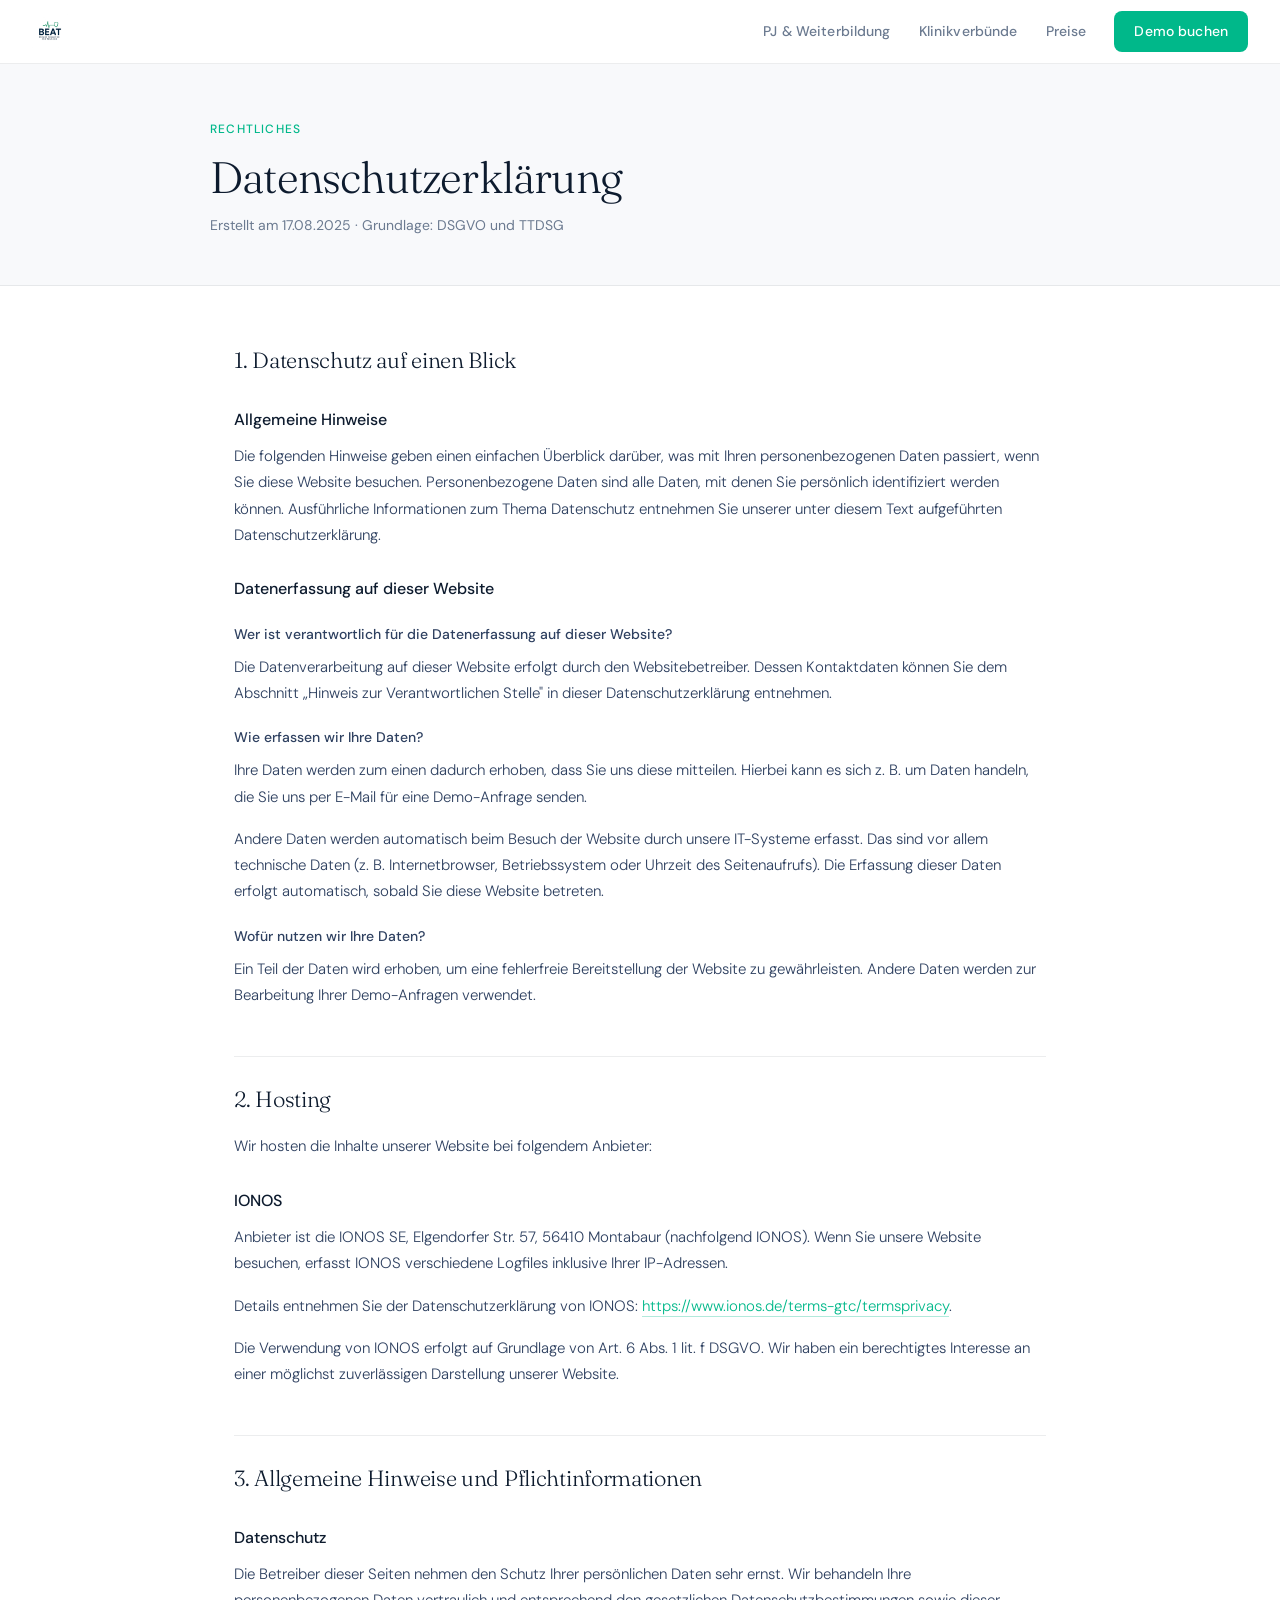
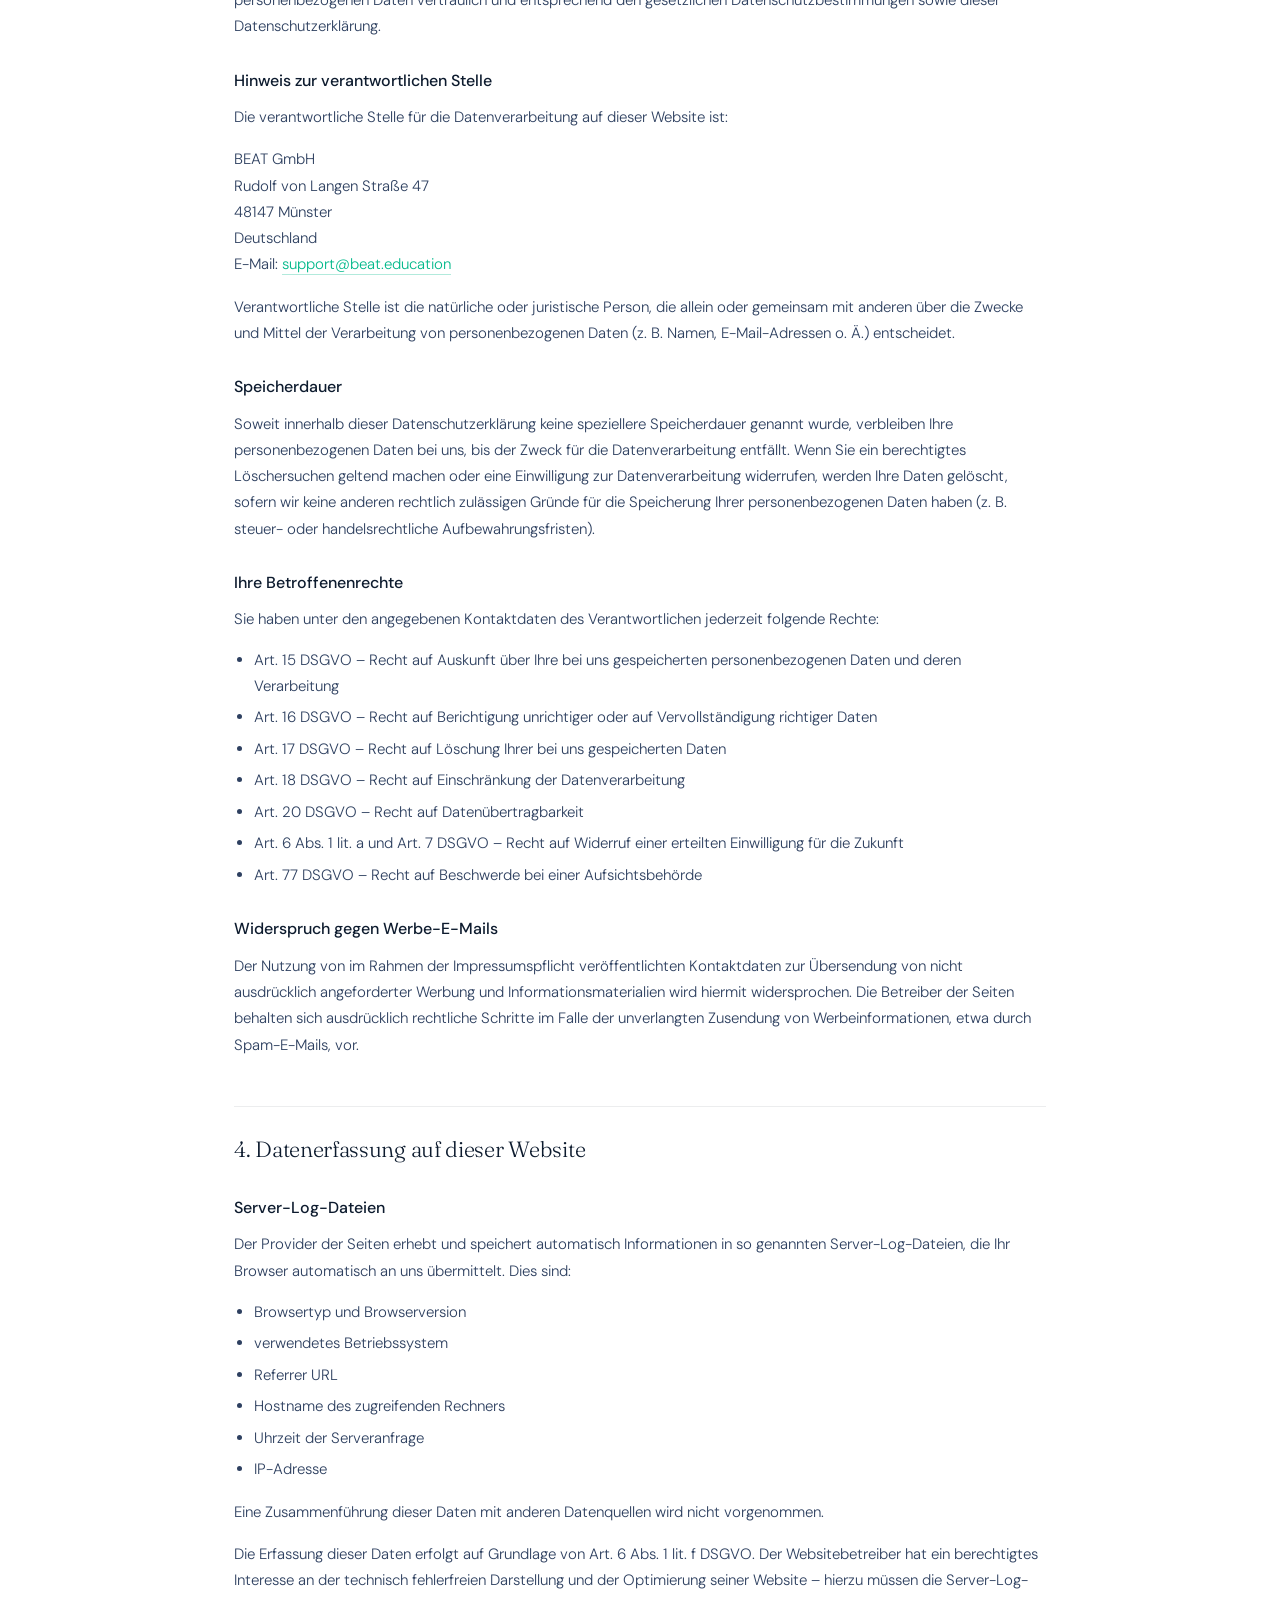
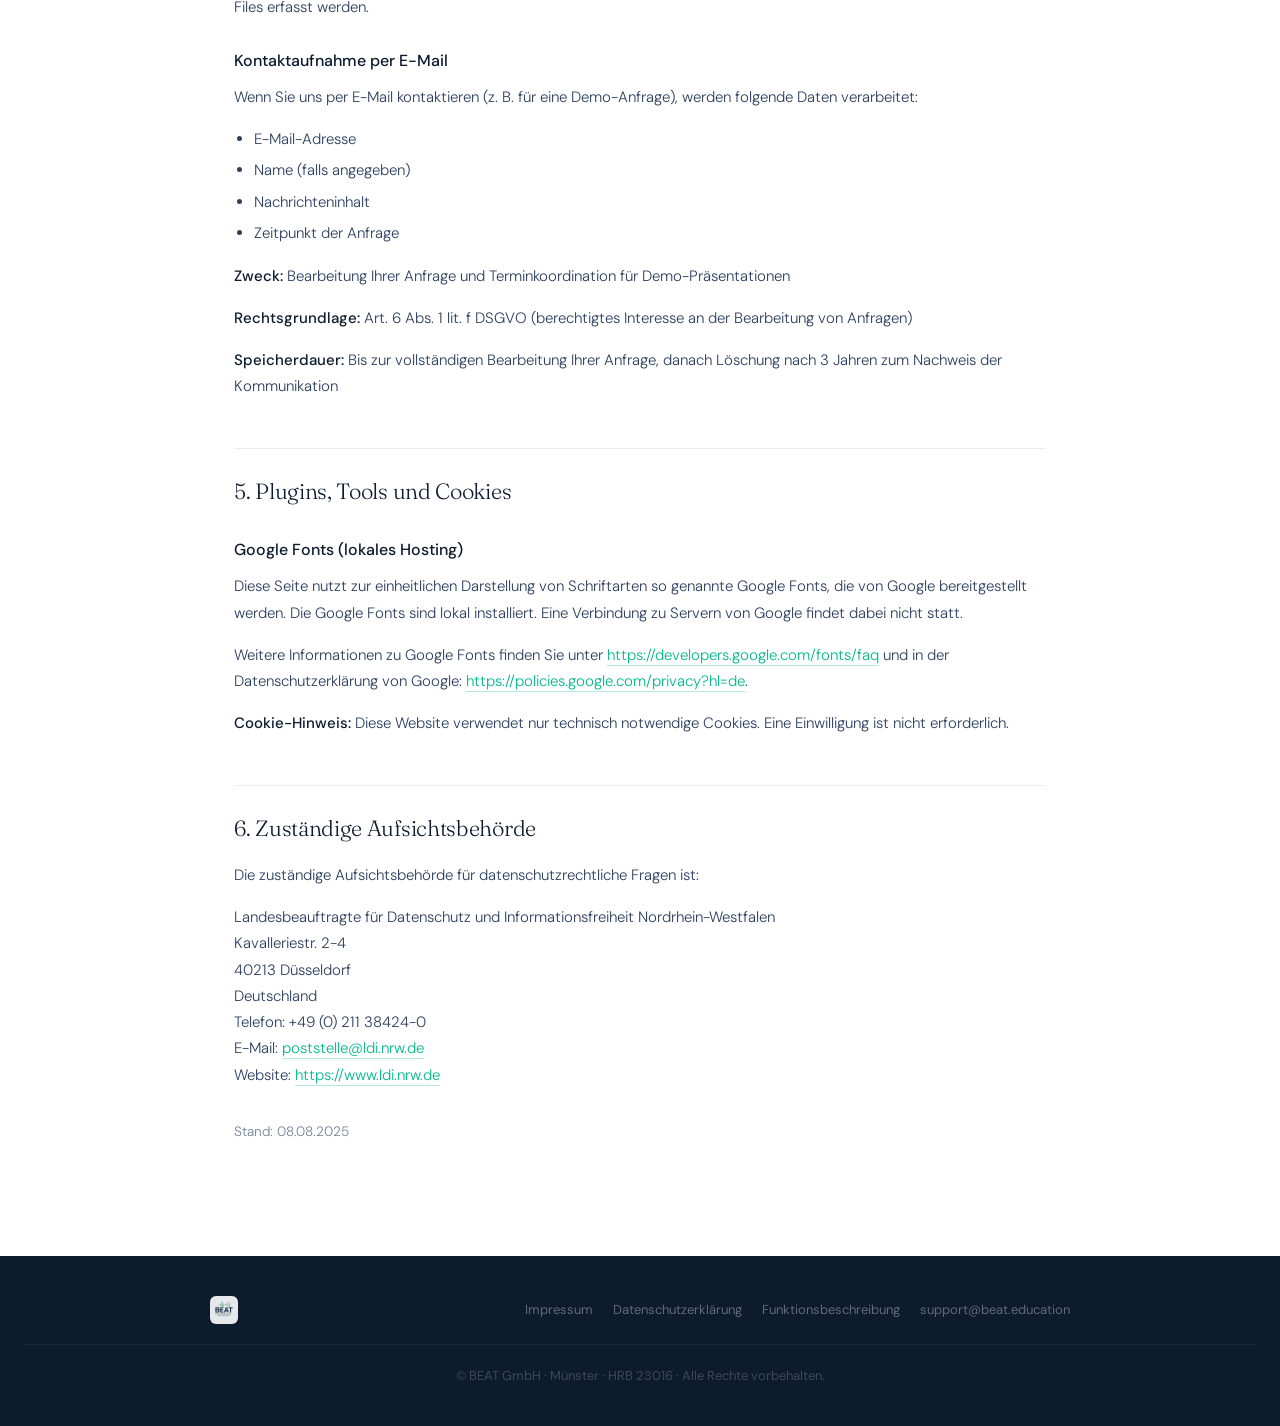
==== commit d659aef8: "Add files via upload" ====
--- a/datenschutz.html
+++ b/datenschutz.html
@@ -1,6 +1,7 @@
 <!DOCTYPE html>
 <html lang="de">
 <head>
+<link rel="icon" type="image/png" href="logo.png">
 <meta charset="UTF-8">
 <meta name="viewport" content="width=device-width, initial-scale=1.0">
 <title>Datenschutzerklärung – BEAT</title>
@@ -8,11 +9,49 @@
 <link rel="preconnect" href="https://fonts.gstatic.com" crossorigin>
 <link href="https://fonts.googleapis.com/css2?family=Fraunces:ital,opsz,wght@0,9..144,300;0,9..144,400;1,9..144,300&family=DM+Sans:opsz,wght@9..40,300;9..40,400;9..40,500&display=swap" rel="stylesheet">
 <link rel="stylesheet" href="shared.css">
+
+<style>
+  /* ── NAV LINKS (unified) ── */
+  .nav-links {
+    list-style: none;
+    display: flex;
+    gap: 28px;
+    align-items: center;
+  }
+  .nav-links a {
+    font-size: 14px;
+    font-weight: 500;
+    color: var(--gray-text, #6b7a90);
+    text-decoration: none;
+    letter-spacing: 0.01em;
+    transition: color 0.2s;
+  }
+  .nav-links a:hover { color: var(--navy, #0d1b2e); }
+  .nav-links a.nav-active { color: var(--navy, #0d1b2e); font-weight: 600; }
+  .btn-nav {
+    display: inline-block;
+    background: var(--teal, #00b88a);
+    color: #fff !important;
+    padding: 9px 20px;
+    border-radius: 8px;
+    font-weight: 500;
+    font-size: 14px;
+    transition: background 0.2s, transform 0.15s;
+    text-decoration: none;
+  }
+  .btn-nav:hover { background: #00d4a0 !important; color: #fff !important; transform: translateY(-1px); }
+  @media (max-width: 767px) { nav .nav-links { display: none; } }
+</style>
 </head>
 <body>
 <nav>
   <a href="index.html" class="nav-logo"><img src="[data-uri]" alt="BEAT" style="height:36px;width:auto;display:block;"></a>
-  <a href="index.html" class="nav-back">← Zurück zur Startseite</a>
+  <ul class="nav-links">
+    <li><a href="index.html">PJ &amp; Weiterbildung</a></li>
+    <li><a href="klinikverbunde.html">Klinikverbünde</a></li>
+    <li><a href="index.html#preise">Preise</a></li>
+    <li><a href="mailto:support@beat.education" class="btn-nav">Demo buchen</a></li>
+  </ul>
 </nav>
 
 <header class="page-header">
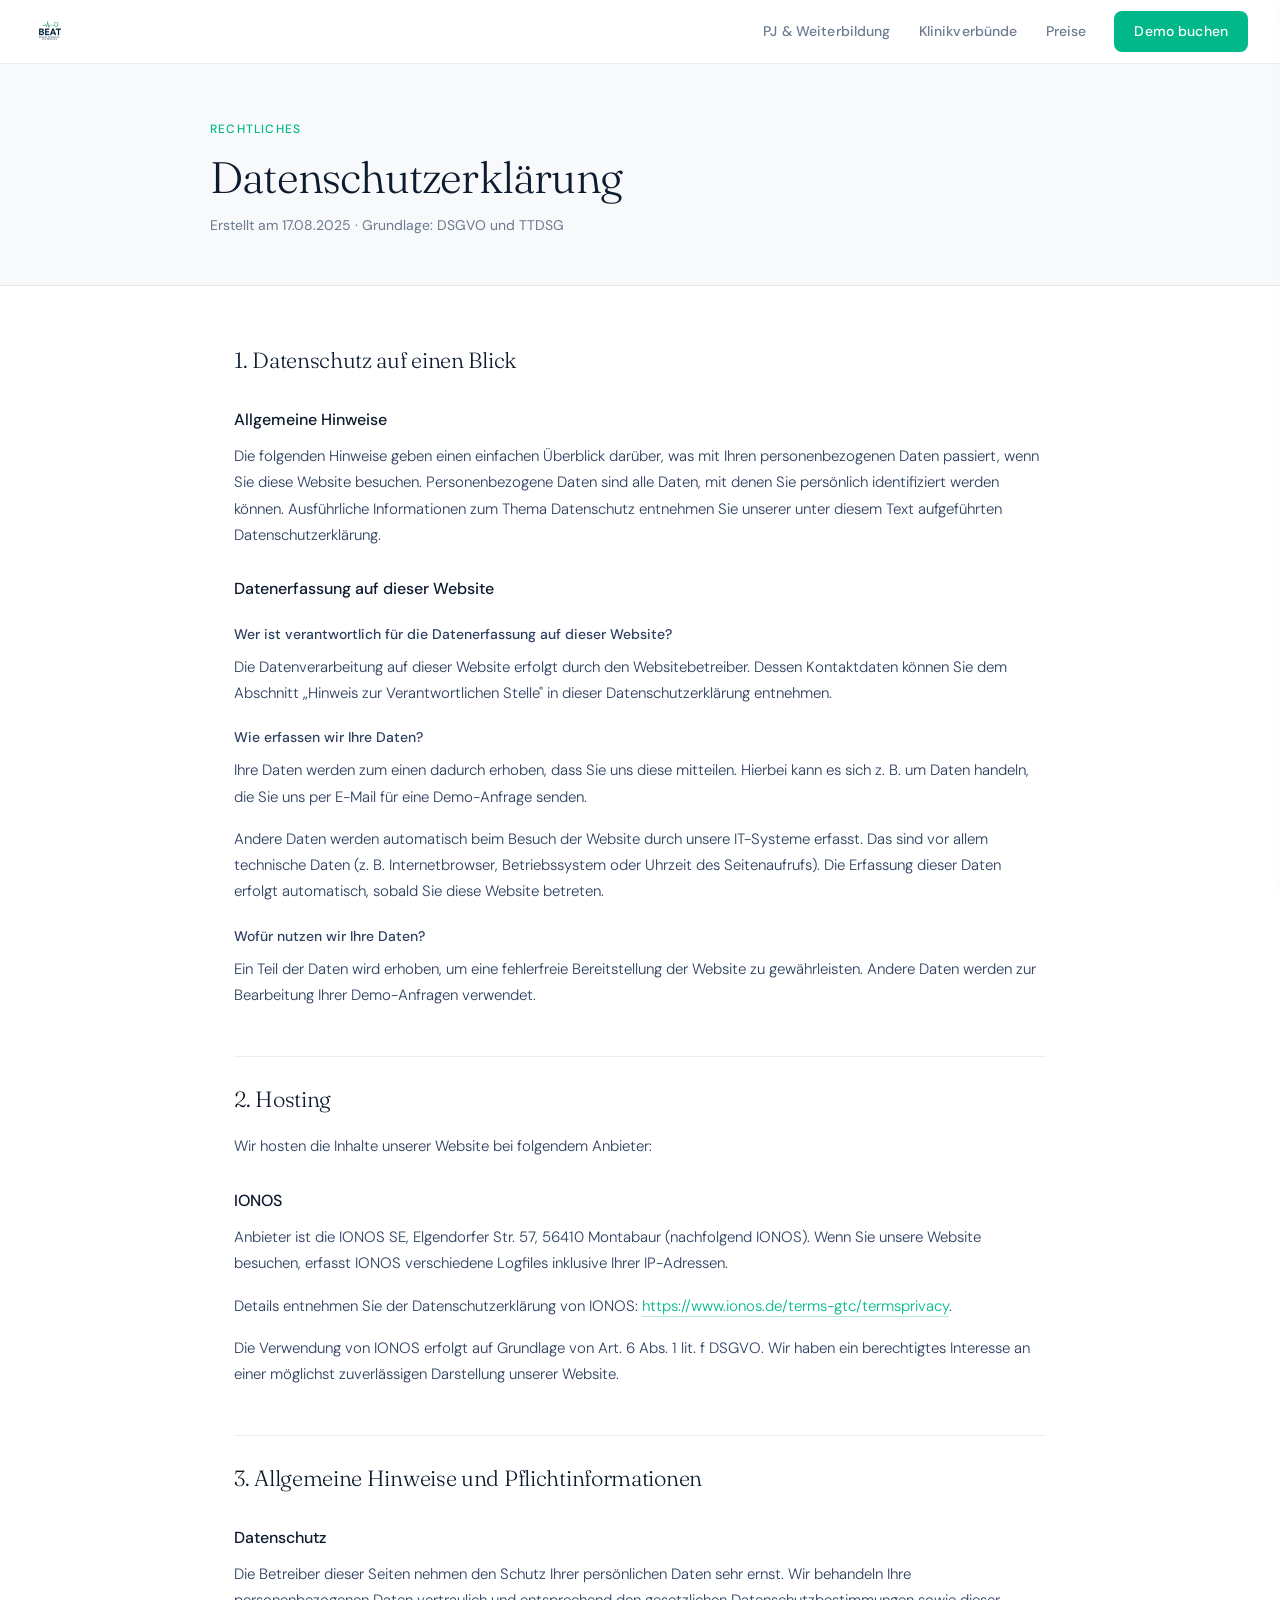
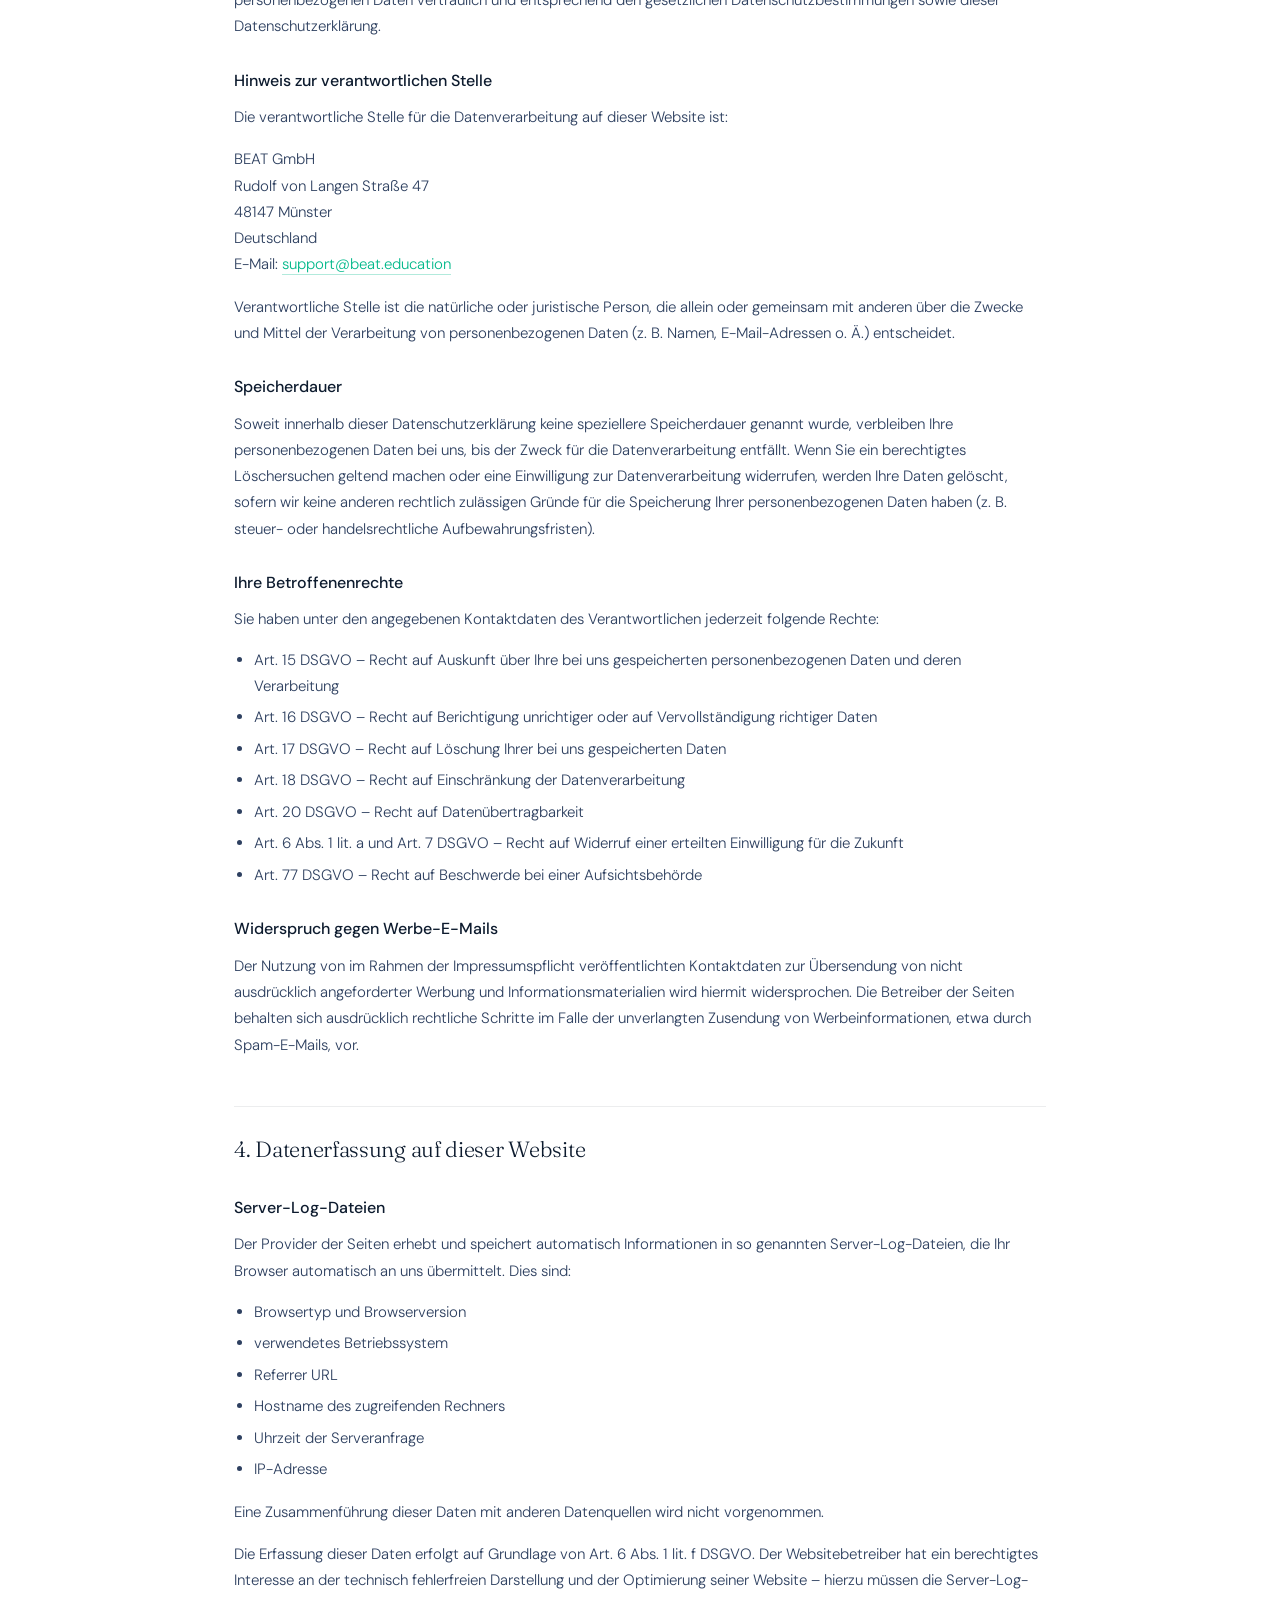
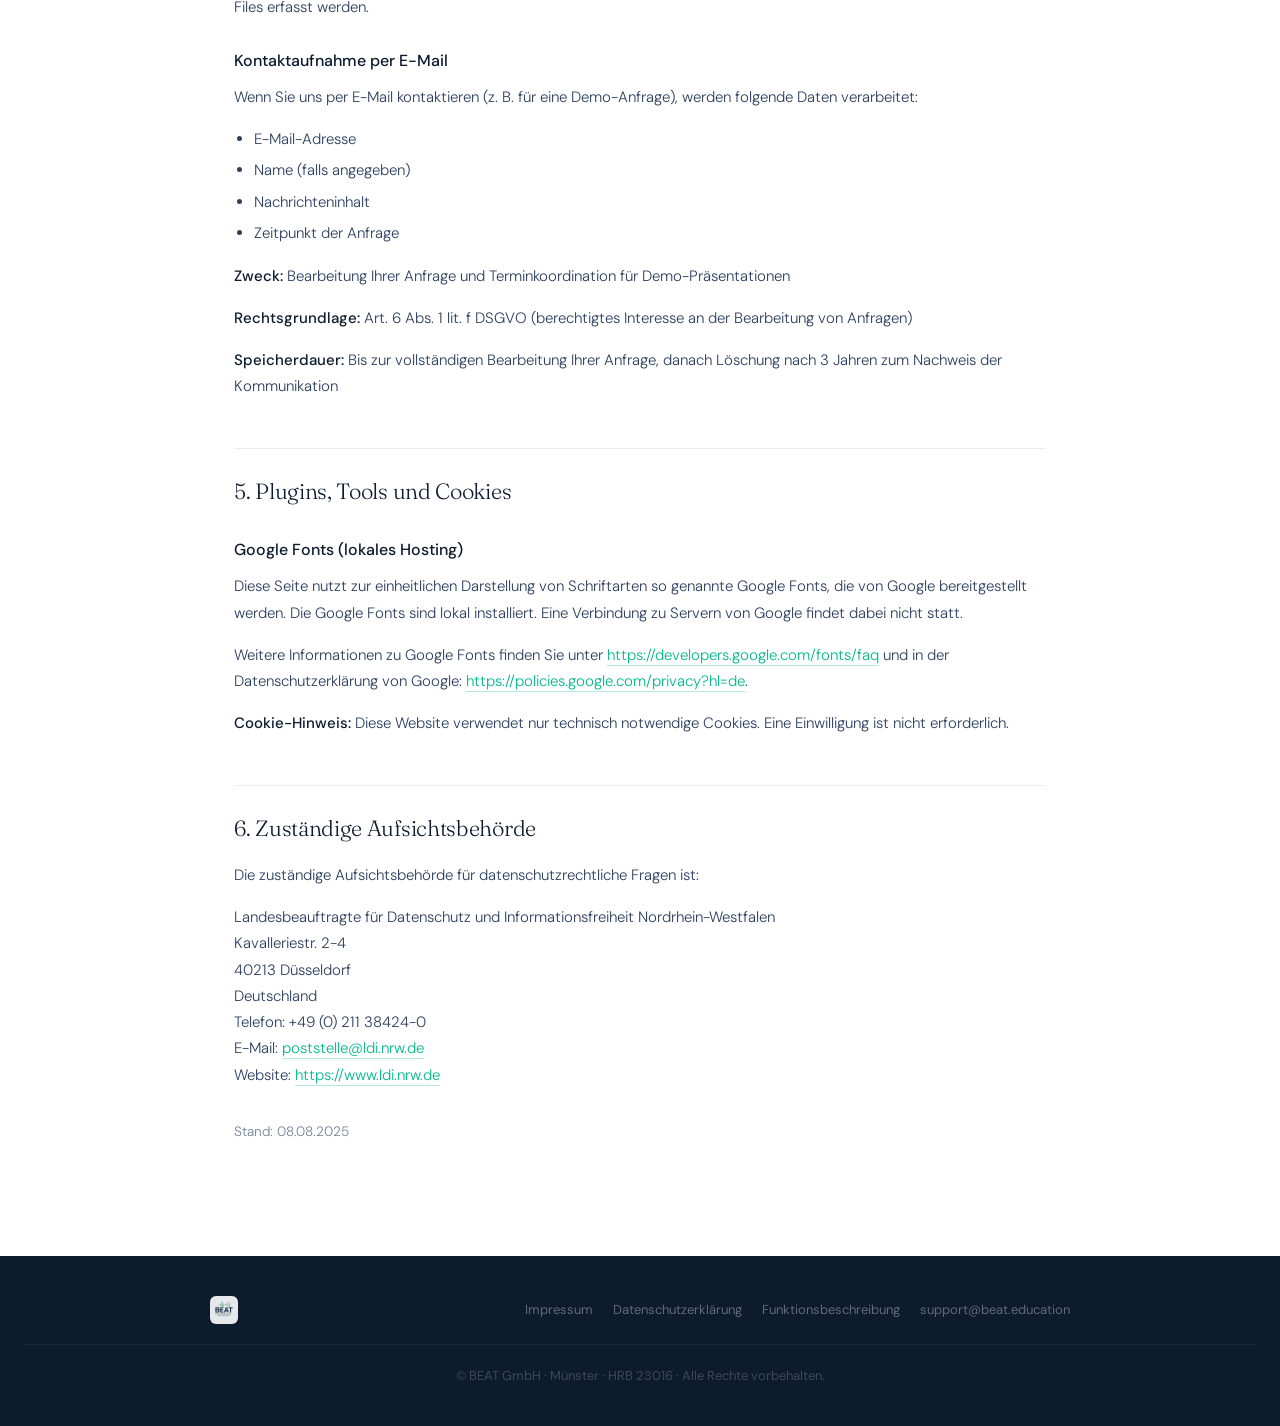
==== commit 36dd14ac: "Add files via upload" ====
--- a/datenschutz.html
+++ b/datenschutz.html
@@ -41,6 +41,88 @@
   }
   .btn-nav:hover { background: #00d4a0 !important; color: #fff !important; transform: translateY(-1px); }
   @media (max-width: 767px) { nav .nav-links { display: none; } }
+
+  /* ── HAMBURGER MENU ── */
+  .hamburger {
+    display: none;
+    flex-direction: column;
+    justify-content: center;
+    gap: 5px;
+    width: 36px;
+    height: 36px;
+    background: none;
+    border: none;
+    cursor: pointer;
+    padding: 4px;
+    border-radius: 6px;
+    flex-shrink: 0;
+  }
+  .hamburger span {
+    display: block;
+    width: 22px;
+    height: 2px;
+    background: var(--navy, #0d1b2e);
+    border-radius: 2px;
+    transition: all 0.25s ease;
+  }
+  .hamburger.open span:nth-child(1) { transform: translateY(7px) rotate(45deg); }
+  .hamburger.open span:nth-child(2) { opacity: 0; }
+  .hamburger.open span:nth-child(3) { transform: translateY(-7px) rotate(-45deg); }
+
+  .mobile-nav-overlay {
+    display: none;
+    position: fixed;
+    inset: 0;
+    background: rgba(13,27,46,0.55);
+    z-index: 998;
+  }
+  .mobile-nav-overlay.open { display: block; }
+
+  .mobile-nav {
+    position: fixed;
+    top: 0; right: -280px;
+    width: 260px;
+    height: 100%;
+    background: #fff;
+    z-index: 999;
+    padding: 80px 28px 32px;
+    display: flex;
+    flex-direction: column;
+    gap: 6px;
+    box-shadow: -4px 0 24px rgba(0,0,0,0.12);
+    transition: right 0.28s cubic-bezier(0.4,0,0.2,1);
+  }
+  .mobile-nav.open { right: 0; }
+
+  .mobile-nav a {
+    font-size: 16px;
+    font-weight: 500;
+    color: var(--navy, #0d1b2e);
+    text-decoration: none;
+    padding: 12px 0;
+    border-bottom: 1px solid #f0f2f5;
+    display: block;
+    transition: color 0.2s;
+  }
+  .mobile-nav a:last-child { border-bottom: none; }
+  .mobile-nav a:hover { color: var(--teal, #00b88a); }
+  .mobile-nav a.nav-active { color: var(--teal, #00b88a); font-weight: 600; }
+  .mobile-nav .btn-nav-mobile {
+    margin-top: 12px;
+    background: var(--teal, #00b88a);
+    color: #fff !important;
+    text-align: center;
+    padding: 14px 20px;
+    border-radius: 10px;
+    font-weight: 600;
+    border-bottom: none !important;
+  }
+  .mobile-nav .btn-nav-mobile:hover { background: #00d4a0; color: #fff !important; }
+
+  @media (max-width: 900px) {
+    nav .nav-links { display: none !important; }
+    .hamburger { display: flex; }
+  }
 </style>
 </head>
 <body>
@@ -52,6 +134,9 @@
     <li><a href="index.html#preise">Preise</a></li>
     <li><a href="mailto:support@beat.education" class="btn-nav">Demo buchen</a></li>
   </ul>
+  <button class="hamburger" id="hamburger" aria-label="Menü öffnen">
+    <span></span><span></span><span></span>
+  </button>
 </nav>
 
 <header class="page-header">
@@ -251,5 +336,28 @@
   </div>
   <p class="footer-copy">© BEAT GmbH · Münster · HRB 23016 · Alle Rechte vorbehalten.</p>
 </footer>
+
+<div class="mobile-nav-overlay" id="mobileOverlay"></div>
+<div class="mobile-nav" id="mobileNav">
+  <a href="index.html">PJ &amp; Weiterbildung</a>
+  <a href="klinikverbunde.html">Klinikverbünde</a>
+  <a href="index.html#preise">Preise</a>
+  <a href="mailto:support@beat.education" class="btn-nav-mobile">Demo buchen</a>
+</div>
+<script>
+  const hamburger = document.getElementById('hamburger');
+  const mobileNav = document.getElementById('mobileNav');
+  const overlay = document.getElementById('mobileOverlay');
+  function toggleMenu(open) {
+    hamburger.classList.toggle('open', open);
+    mobileNav.classList.toggle('open', open);
+    overlay.classList.toggle('open', open);
+    document.body.style.overflow = open ? 'hidden' : '';
+  }
+  hamburger.addEventListener('click', () => toggleMenu(!mobileNav.classList.contains('open')));
+  overlay.addEventListener('click', () => toggleMenu(false));
+  mobileNav.querySelectorAll('a').forEach(a => a.addEventListener('click', () => toggleMenu(false)));
+</script>
+
 </body>
 </html>
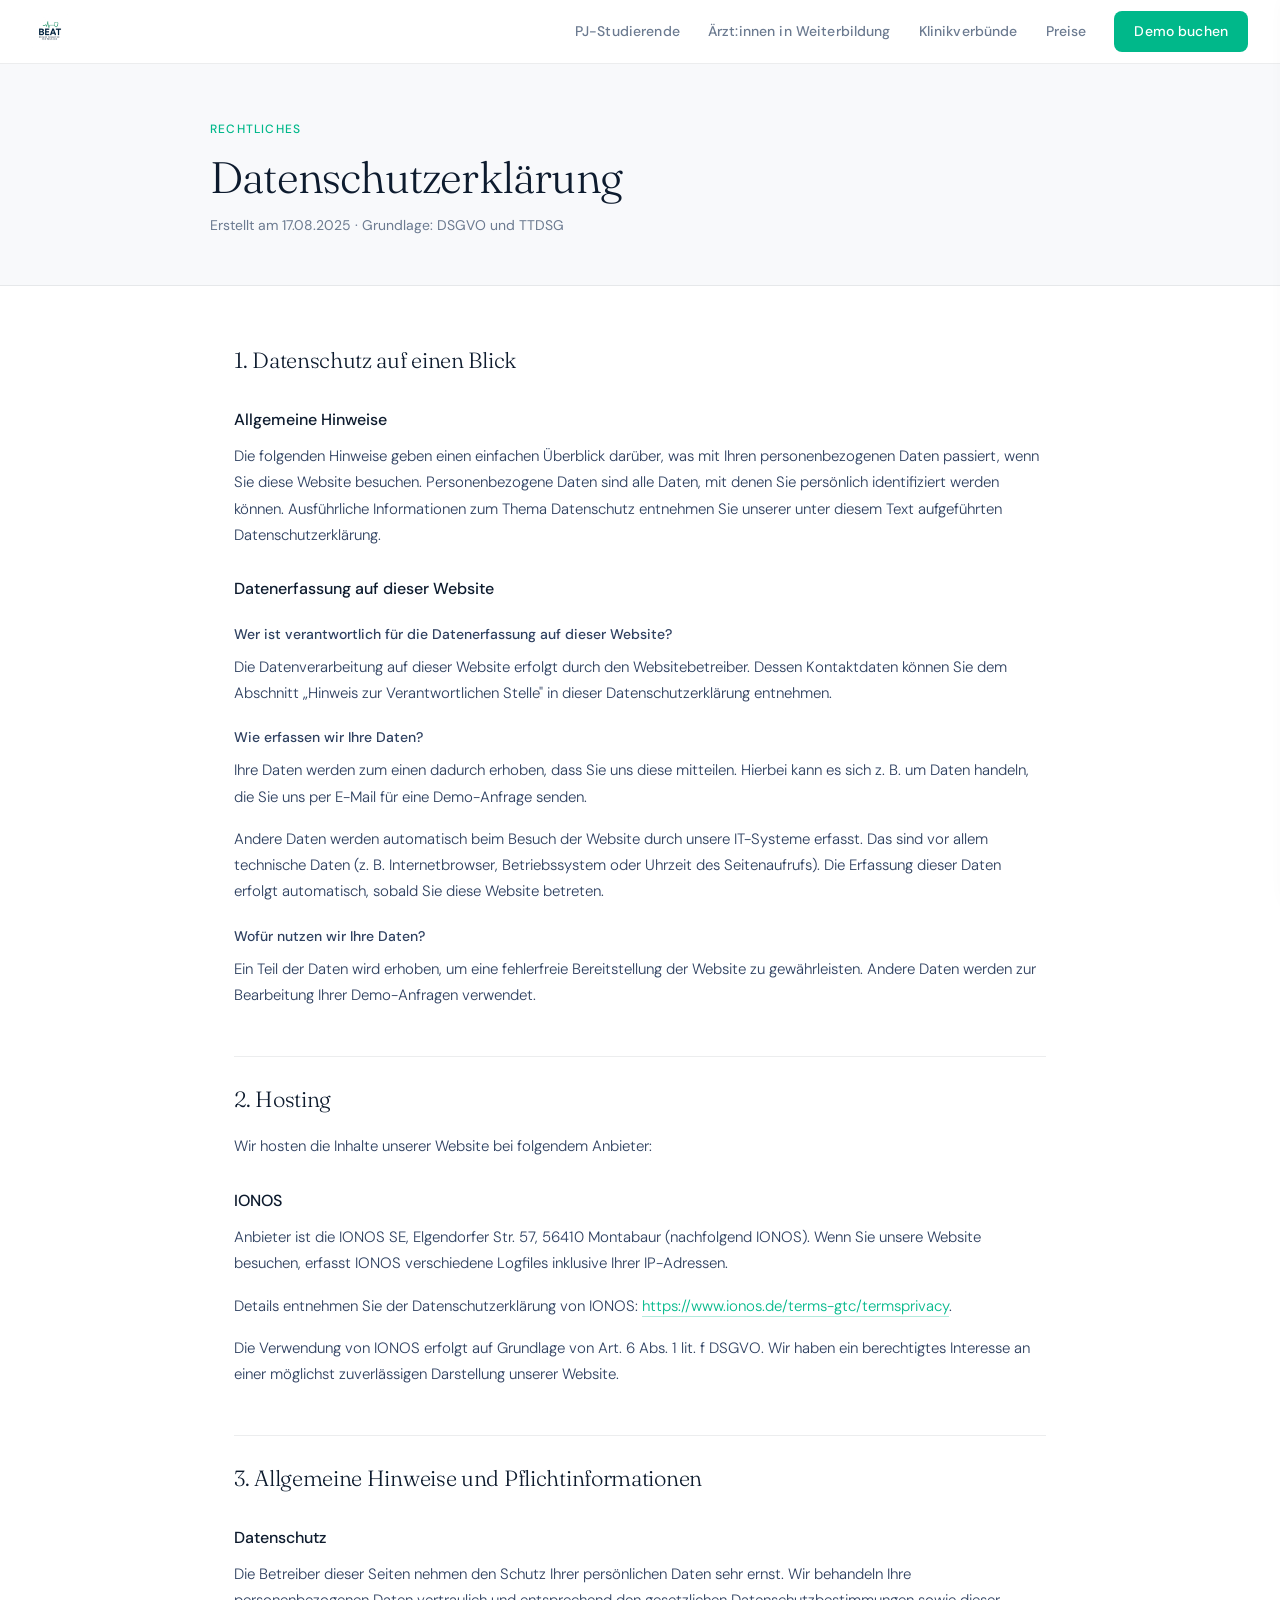
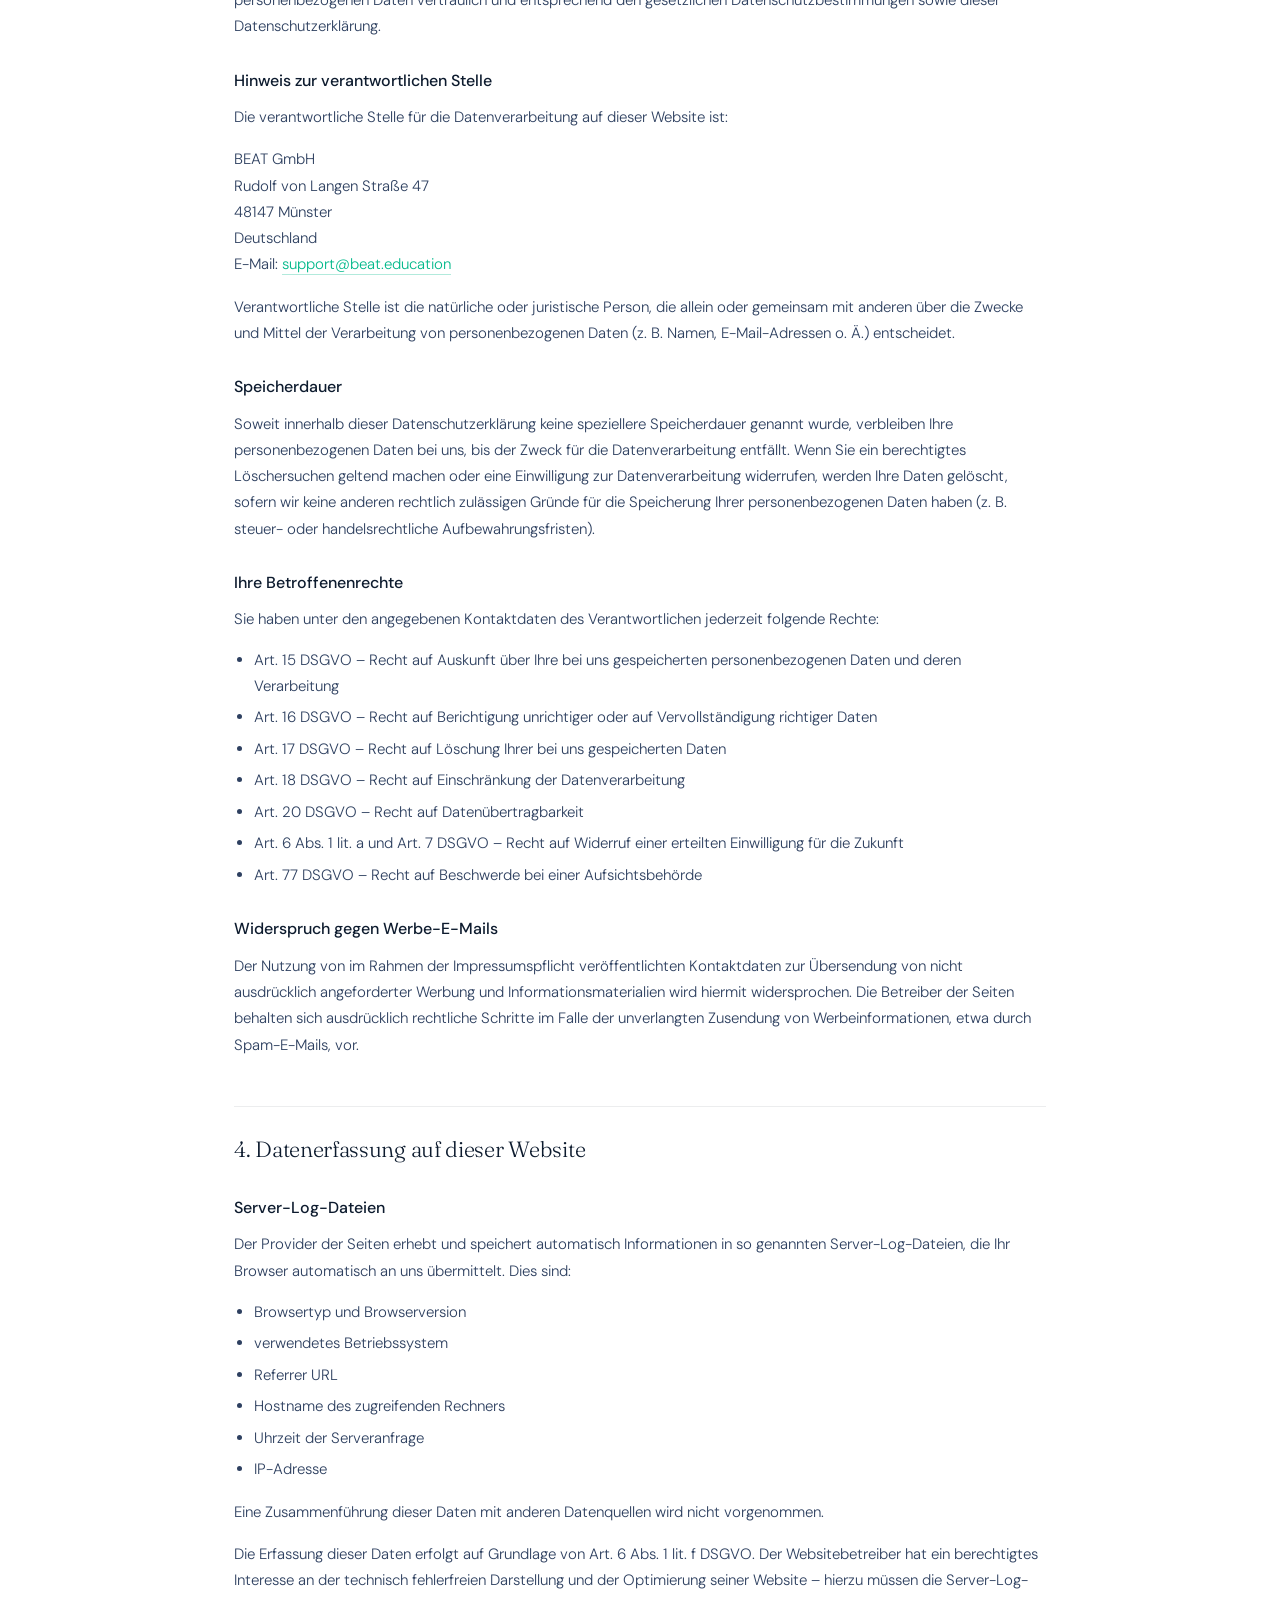
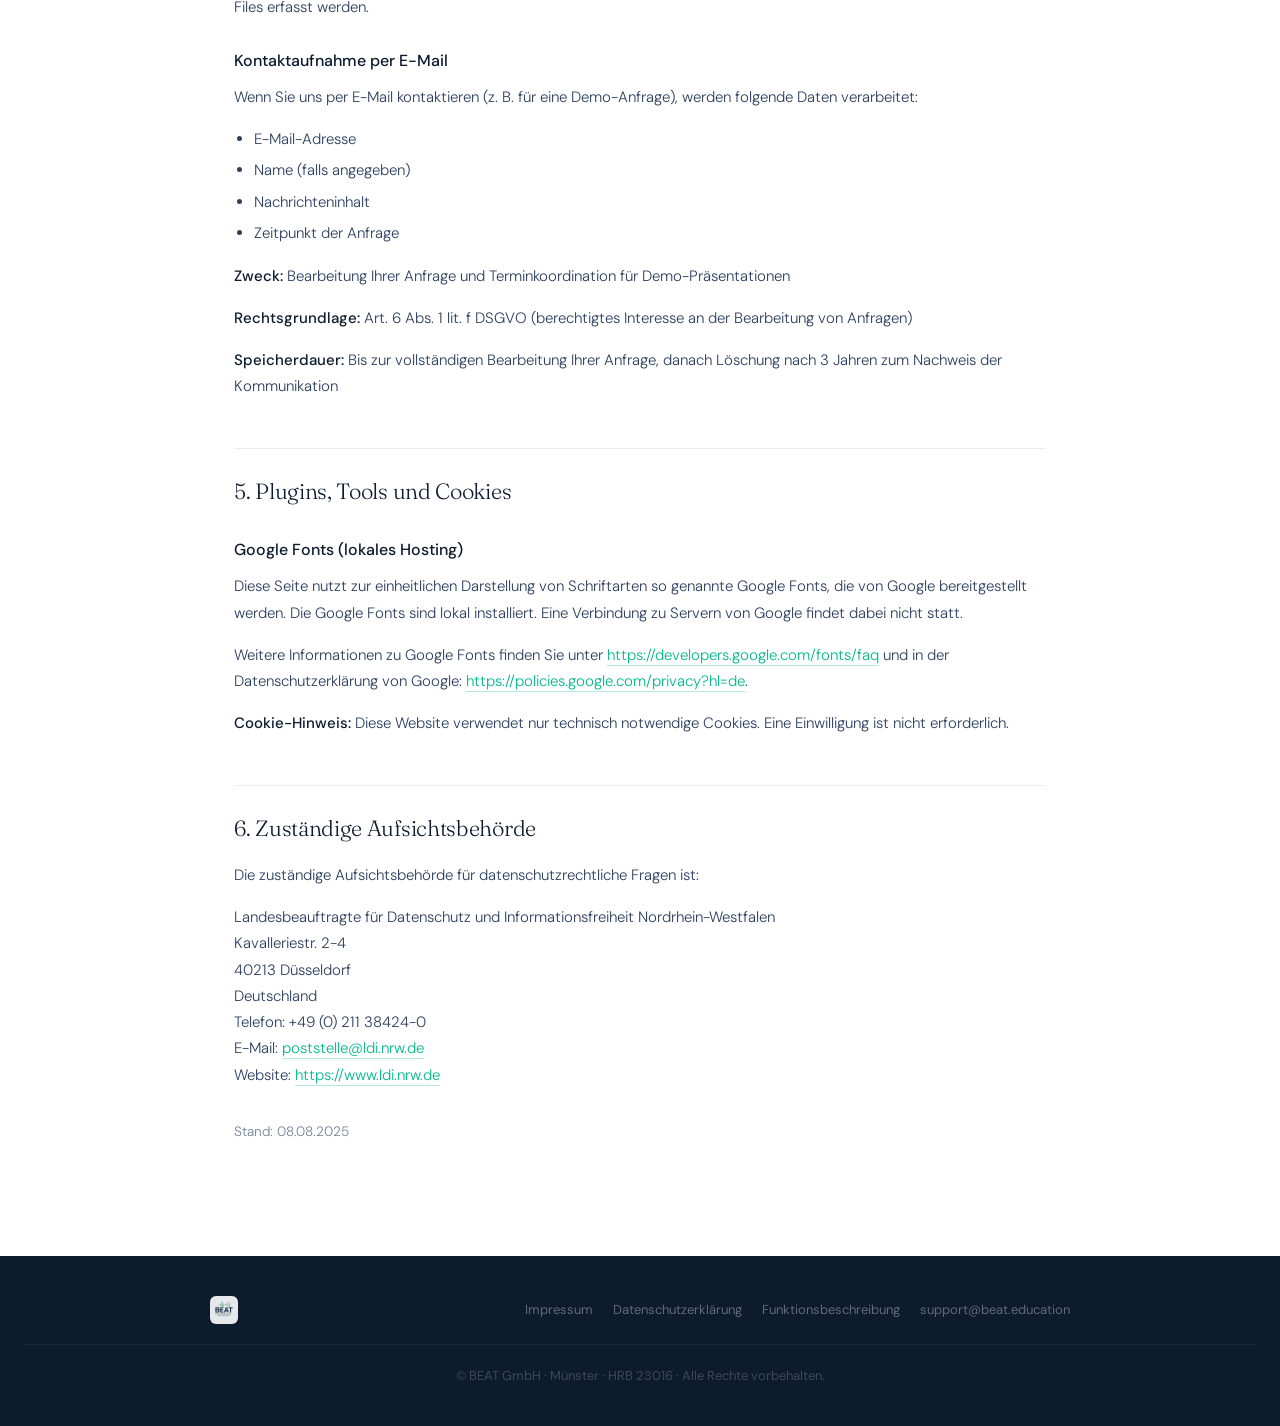
==== commit 2c2fe673: "Add files via upload" ====
--- a/datenschutz.html
+++ b/datenschutz.html
@@ -128,8 +128,9 @@
 <body>
 <nav>
   <a href="index.html" class="nav-logo"><img src="[data-uri]" alt="BEAT" style="height:36px;width:auto;display:block;"></a>
-  <ul class="nav-links">
-    <li><a href="index.html">PJ &amp; Weiterbildung</a></li>
+    <ul class="nav-links">
+    <li><a href="index.html">PJ-Studierende</a></li>
+    <li><a href="weiterbildung.html">Ärzt:innen in Weiterbildung</a></li>
     <li><a href="klinikverbunde.html">Klinikverbünde</a></li>
     <li><a href="index.html#preise">Preise</a></li>
     <li><a href="mailto:support@beat.education" class="btn-nav">Demo buchen</a></li>
@@ -339,7 +340,8 @@
 
 <div class="mobile-nav-overlay" id="mobileOverlay"></div>
 <div class="mobile-nav" id="mobileNav">
-  <a href="index.html">PJ &amp; Weiterbildung</a>
+  <a href="index.html">PJ-Studierende</a>
+  <a href="weiterbildung.html">Ärzt:innen in Weiterbildung</a>
   <a href="klinikverbunde.html">Klinikverbünde</a>
   <a href="index.html#preise">Preise</a>
   <a href="mailto:support@beat.education" class="btn-nav-mobile">Demo buchen</a>
